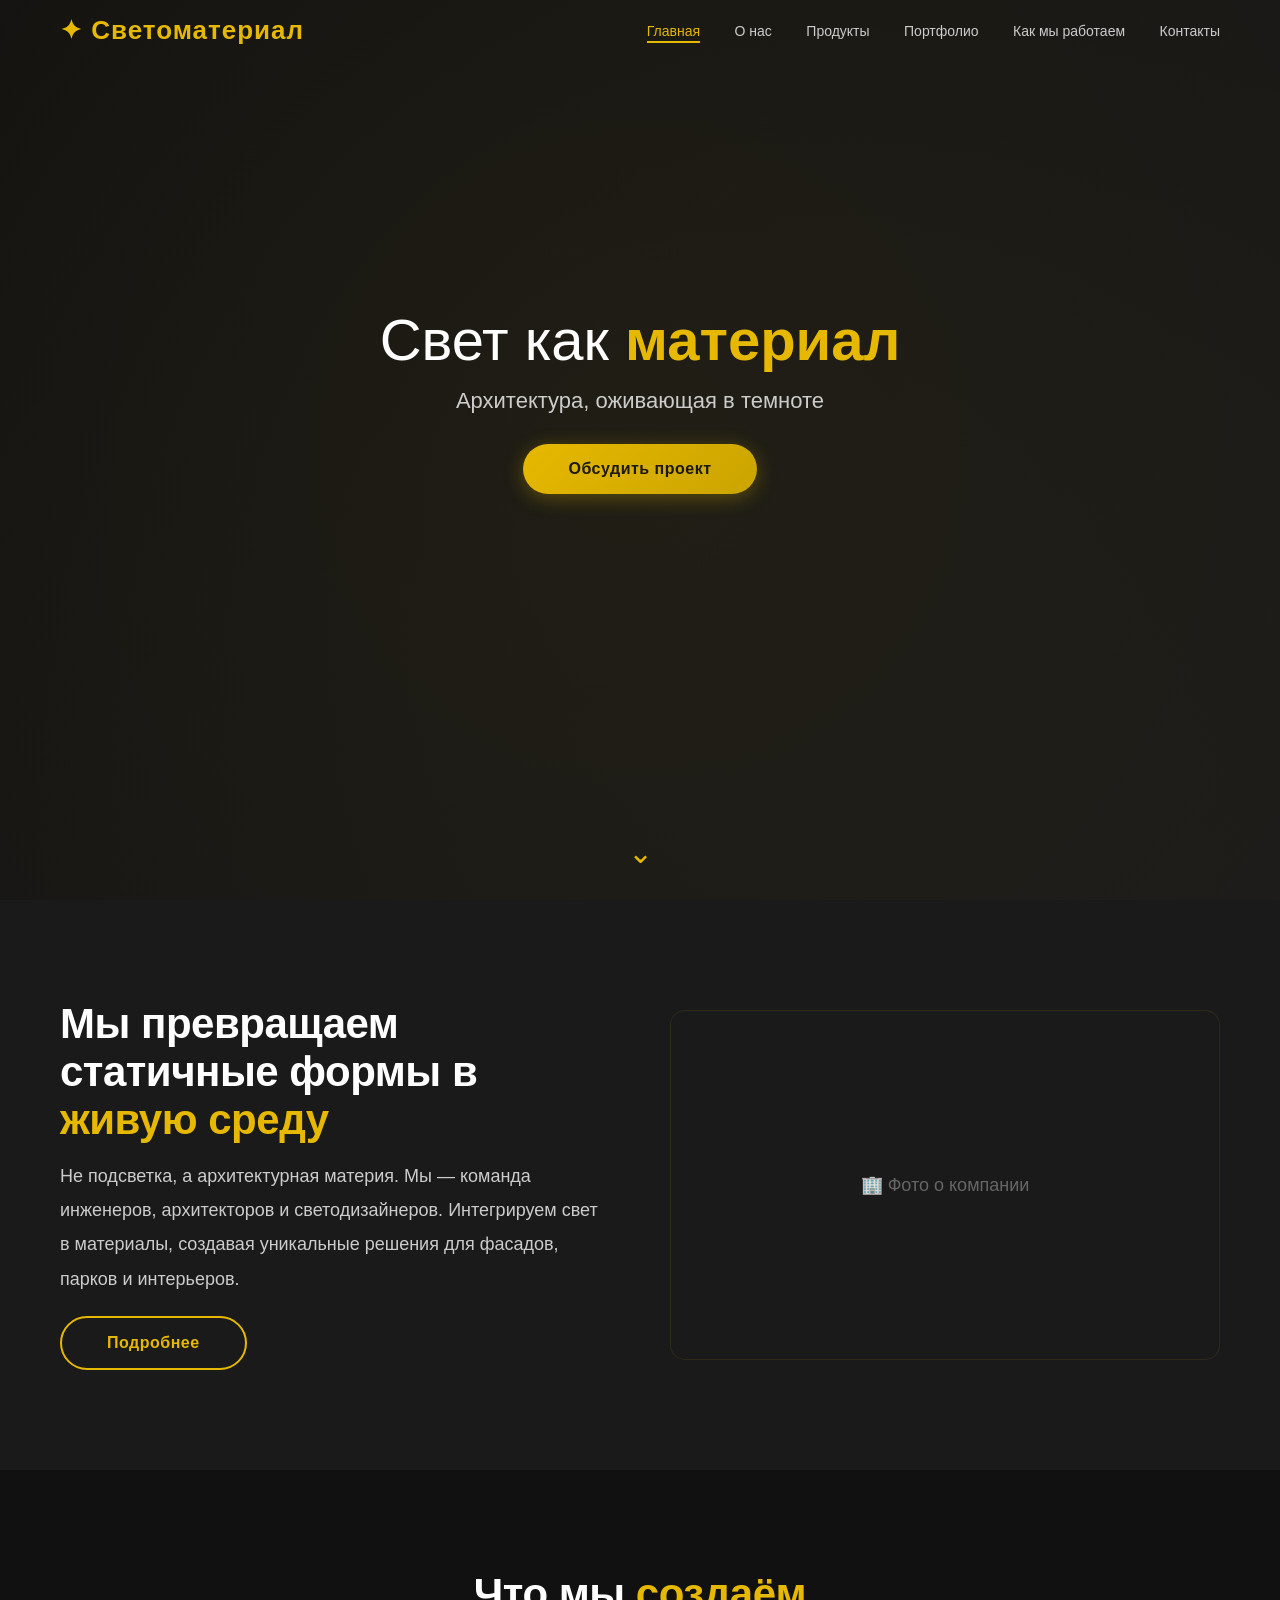
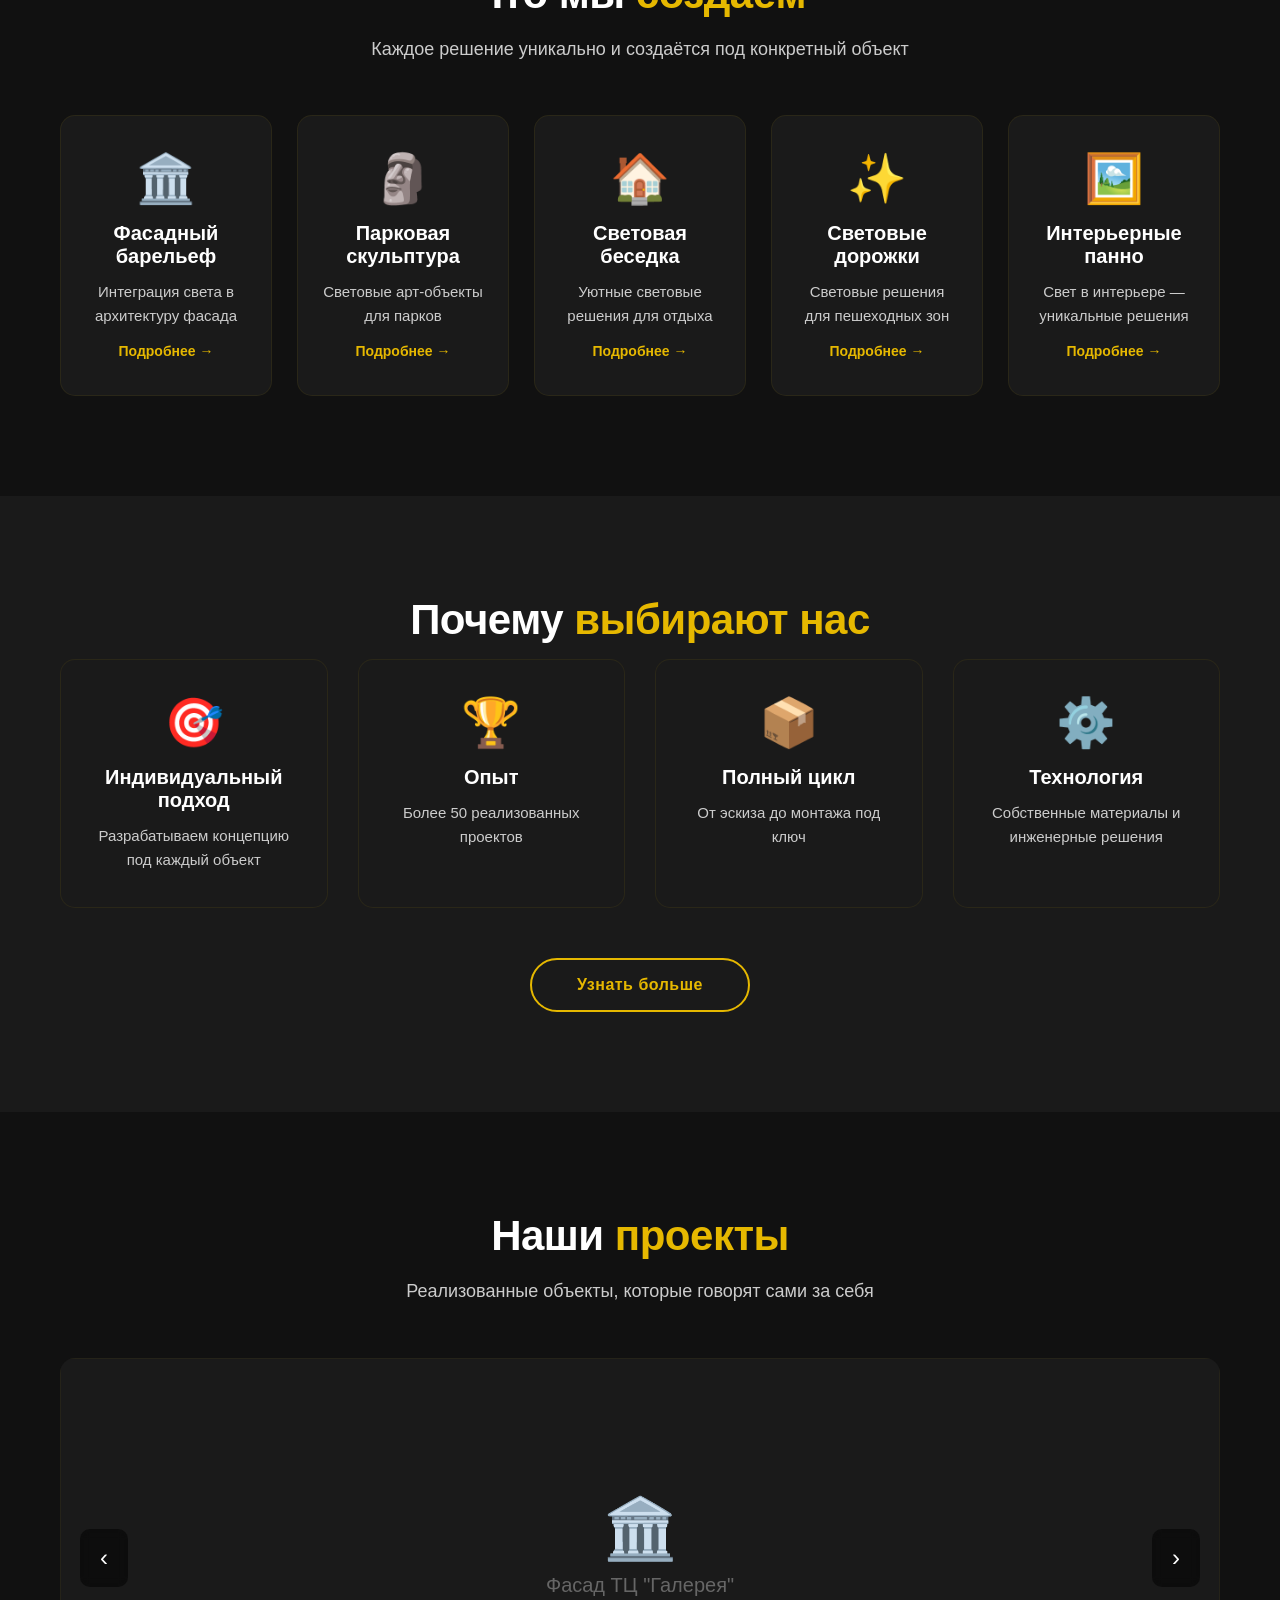
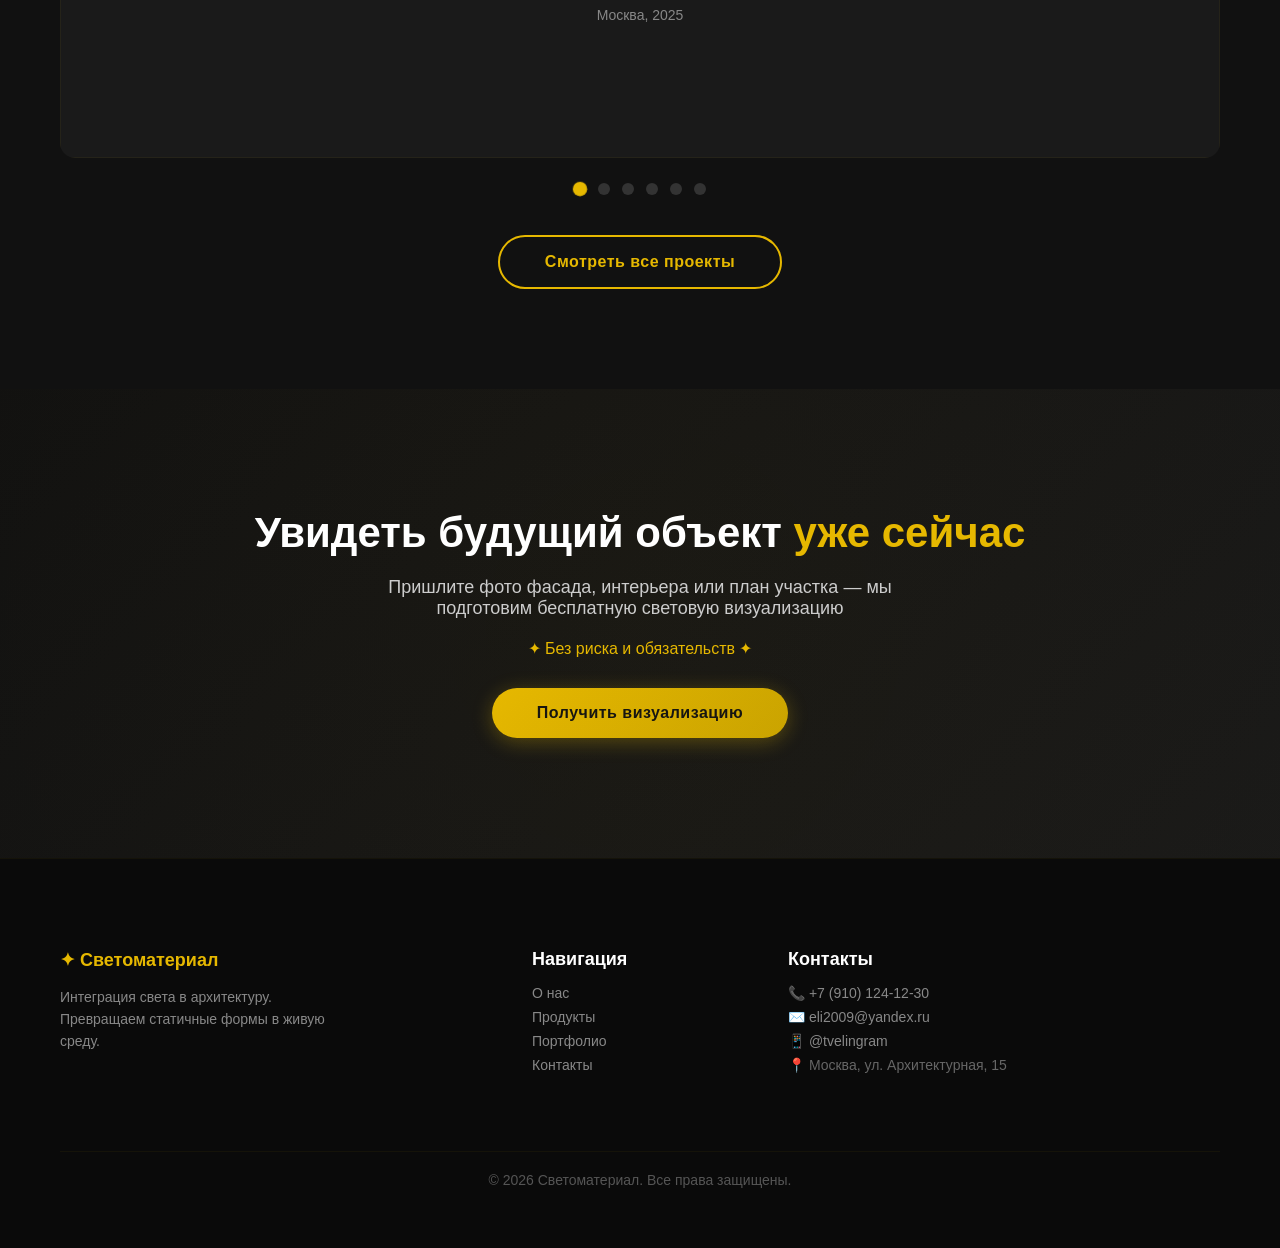
==== site/index.html @ 2d246d4f "Add files via upload" ====
<!DOCTYPE html>
<html lang="ru">
<head>
    <meta charset="UTF-8">
    <meta name="viewport" content="width=device-width, initial-scale=1.0">
    <title>Светоматериал | Архитектурный свет</title>
    <link rel="stylesheet" href="css/style.css">
    <style>
        /* Hero с градиентом и анимацией */
        .hero {
            min-height: 100vh;
            display: flex;
            align-items: center;
            justify-content: center;
            text-align: center;
            background: linear-gradient(135deg, #111111 0%, #1a1a1a 100%);
            position: relative;
            overflow: hidden;
            padding-top: 80px;
        }
        .hero::before {
            content: '';
            position: absolute;
            top: -50%;
            left: -50%;
            width: 200%;
            height: 200%;
            background: radial-gradient(circle at center, rgba(230,184,0,0.05), transparent 70%);
            animation: rotateBackground 40s linear infinite;
        }
        @keyframes rotateBackground {
            0% { transform: rotate(0deg); }
            100% { transform: rotate(360deg); }
        }
        .hero h1 {
            font-family: 'Montserrat', sans-serif;
            font-size: 58px;
            font-weight: 300;
            color: #FFFFFF;
            margin-bottom: 15px;
            position: relative;
            animation: slideDown 1s ease-out;
        }
        .hero h1 span {
            color: #E6B800;
            font-weight: 700;
        }
        @keyframes slideDown {
            from {
                opacity: 0;
                transform: translateY(-30px);
            }
            to {
                opacity: 1;
                transform: translateY(0);
            }
        }
        .hero p {
            font-size: 22px;
            color: #CCCCCC;
            margin-bottom: 30px;
            position: relative;
            animation: fadeIn 1.2s ease-out;
        }
        .hero .btn-gold {
            animation: fadeIn 1.5s ease-out;
        }
        @keyframes fadeIn {
            from { opacity: 0; }
            to { opacity: 1; }
        }

        /* Стрелка вниз */
        .scroll-down {
            position: absolute;
            bottom: 30px;
            left: 50%;
            transform: translateX(-50%);
            color: #E6B800;
            font-size: 30px;
            animation: bounce 2s infinite;
            cursor: pointer;
        }
        @keyframes bounce {
            0%, 100% { transform: translateX(-50%) translateY(0); }
            50% { transform: translateX(-50%) translateY(-10px); }
        }

        /* Карусель */
        .carousel-container {
            position: relative;
            overflow: hidden;
            border-radius: 15px;
        }
        .carousel-track {
            display: flex;
            transition: transform 0.6s cubic-bezier(0.25, 0.46, 0.45, 0.94);
        }
        .carousel-slide {
            min-width: 100%;
            height: 400px;
            display: flex;
            align-items: center;
            justify-content: center;
            background: #1a1a1a;
            border: 1px solid rgba(230,184,0,0.05);
            font-size: 20px;
            color: #666;
            flex-direction: column;
            gap: 10px;
        }
        .carousel-slide .icon {
            font-size: 60px;
        }
        .carousel-btn {
            position: absolute;
            top: 50%;
            transform: translateY(-50%);
            background: rgba(0,0,0,0.5);
            color: white;
            border: none;
            padding: 15px 20px;
            cursor: pointer;
            font-size: 24px;
            transition: 0.3s;
            border-radius: 10px;
            backdrop-filter: blur(5px);
        }
        .carousel-btn:hover {
            background: rgba(230,184,0,0.8);
        }
        .carousel-btn.prev {
            left: 20px;
        }
        .carousel-btn.next {
            right: 20px;
        }
        .carousel-dots {
            display: flex;
            justify-content: center;
            gap: 12px;
            margin-top: 25px;
        }
        .carousel-dots button {
            width: 12px;
            height: 12px;
            border-radius: 50%;
            border: none;
            background: #333;
            cursor: pointer;
            transition: 0.3s;
        }
        .carousel-dots button.active {
            background: #E6B800;
            transform: scale(1.2);
        }

        @media (max-width: 768px) {
            .hero h1 {
                font-size: 32px;
            }
            .hero p {
                font-size: 18px;
            }
            .carousel-slide {
                height: 250px;
            }
        }
    </style>
</head>
<body>

    <!-- HEADER -->
    <header id="header">
        <div class="container">
            <a href="index.html" class="logo">✦ Светоматериал</a>
            <nav>
                <a href="index.html" class="active">Главная</a>
                <a href="about.html">О нас</a>
                <a href="products/facade.html">Продукты</a>
                <a href="portfolio.html">Портфолио</a>
                <a href="process.html">Как мы работаем</a>
                <a href="contacts.html">Контакты</a>
            </nav>
        </div>
    </header>

    <!-- HERO -->
    <section class="hero" style="padding-top:0;">
        <div class="container">
            <h1>Свет как <span>материал</span></h1>
            <p>Архитектура, оживающая в темноте</p>
            <a href="contacts.html" class="btn-gold">Обсудить проект</a>
        </div>
        <div class="scroll-down">⌄</div>
    </section>

    <!-- ABOUT SHORT -->
    <section class="bg-dark-light">
        <div class="container">
            <div class="grid-2">
                <div>
                    <h2 class="section-title" style="text-align:left;">Мы превращаем статичные формы в <span>живую среду</span></h2>
                    <p style="margin-bottom:20px; font-size:18px; line-height:1.9;">Не подсветка, а архитектурная материя. Мы — команда инженеров, архитекторов и светодизайнеров. Интегрируем свет в материалы, создавая уникальные решения для фасадов, парков и интерьеров.</p>
                    <a href="about.html" class="btn-outline">Подробнее</a>
                </div>
                <div style="background:#1a1a1a; height:350px; border-radius:15px; display:flex; align-items:center; justify-content:center; color:#666; border:1px solid rgba(230,184,0,0.1); font-size:18px;">
                    🏢 Фото о компании
                </div>
            </div>
        </div>
    </section>

    <!-- PRODUCTS -->
    <section>
        <div class="container">
            <h2 class="section-title">Что мы <span>создаём</span></h2>
            <p class="section-subtitle">Каждое решение уникально и создаётся под конкретный объект</p>
            <div class="grid-5">
                <div class="card">
                    <div class="icon">🏛️</div>
                    <h3>Фасадный барельеф</h3>
                    <p>Интеграция света в архитектуру фасада</p>
                    <a href="products/facade.html" class="link">Подробнее →</a>
                </div>
                <div class="card">
                    <div class="icon">🗿</div>
                    <h3>Парковая скульптура</h3>
                    <p>Световые арт-объекты для парков</p>
                    <a href="products/sculpture.html" class="link">Подробнее →</a>
                </div>
                <div class="card">
                    <div class="icon">🏠</div>
                    <h3>Световая беседка</h3>
                    <p>Уютные световые решения для отдыха</p>
                    <a href="products/gazebo.html" class="link">Подробнее →</a>
                </div>
                <div class="card">
                    <div class="icon">✨</div>
                    <h3>Световые дорожки</h3>
                    <p>Световые решения для пешеходных зон</p>
                    <a href="products/paths.html" class="link">Подробнее →</a>
                </div>
                <div class="card">
                    <div class="icon">🖼️</div>
                    <h3>Интерьерные панно</h3>
                    <p>Свет в интерьере — уникальные решения</p>
                    <a href="products/panels.html" class="link">Подробнее →</a>
                </div>
            </div>
        </div>
    </section>

    <!-- ADVANTAGES -->
    <section class="bg-dark-light">
        <div class="container">
            <h2 class="section-title">Почему <span>выбирают нас</span></h2>
            <div class="grid-4">
                <div class="card">
                    <div class="icon">🎯</div>
                    <h3>Индивидуальный подход</h3>
                    <p>Разрабатываем концепцию под каждый объект</p>
                </div>
                <div class="card">
                    <div class="icon">🏆</div>
                    <h3>Опыт</h3>
                    <p>Более 50 реализованных проектов</p>
                </div>
                <div class="card">
                    <div class="icon">📦</div>
                    <h3>Полный цикл</h3>
                    <p>От эскиза до монтажа под ключ</p>
                </div>
                <div class="card">
                    <div class="icon">⚙️</div>
                    <h3>Технология</h3>
                    <p>Собственные материалы и инженерные решения</p>
                </div>
            </div>
            <div style="text-align:center; margin-top:50px;">
                <a href="about.html" class="btn-outline">Узнать больше</a>
            </div>
        </div>
    </section>

    <!-- PORTFOLIO CAROUSEL -->
    <section>
        <div class="container">
            <h2 class="section-title">Наши <span>проекты</span></h2>
            <p class="section-subtitle">Реализованные объекты, которые говорят сами за себя</p>

            <div class="carousel-container">
                <div class="carousel-track" id="carouselTrack">
                    <div class="carousel-slide">
                        <div class="icon">🏛️</div>
                        <div>Фасад ТЦ "Галерея"</div>
                        <div style="font-size:14px; color:#888;">Москва, 2025</div>
                    </div>
                    <div class="carousel-slide">
                        <div class="icon">🌳</div>
                        <div>Парк "Зарядье"</div>
                        <div style="font-size:14px; color:#888;">Москва, 2025</div>
                    </div>
                    <div class="carousel-slide">
                        <div class="icon">🏠</div>
                        <div>Беседка в ЖК "Легенда"</div>
                        <div style="font-size:14px; color:#888;">Санкт-Петербург, 2025</div>
                    </div>
                    <div class="carousel-slide">
                        <div class="icon">✨</div>
                        <div>Световые дорожки на набережной</div>
                        <div style="font-size:14px; color:#888;">Сочи, 2025</div>
                    </div>
                    <div class="carousel-slide">
                        <div class="icon">🖼️</div>
                        <div>Интерьер ресторана "Небо"</div>
                        <div style="font-size:14px; color:#888;">Казань, 2025</div>
                    </div>
                    <div class="carousel-slide">
                        <div class="icon">🗿</div>
                        <div>Парковая скульптура "Крылья"</div>
                        <div style="font-size:14px; color:#888;">Екатеринбург, 2025</div>
                    </div>
                </div>

                <button class="carousel-btn prev" onclick="moveSlide(-1)">‹</button>
                <button class="carousel-btn next" onclick="moveSlide(1)">›</button>
            </div>

            <div class="carousel-dots" id="carouselDots"></div>

            <div style="text-align:center; margin-top:40px;">
                <a href="portfolio.html" class="btn-outline">Смотреть все проекты</a>
            </div>
        </div>
    </section>

    <!-- CTA -->
    <section class="cta">
        <div class="container">
            <h2>Увидеть будущий объект <span>уже сейчас</span></h2>
            <p>Пришлите фото фасада, интерьера или план участка — мы подготовим бесплатную световую визуализацию</p>
            <span class="note">✦ Без риска и обязательств ✦</span>
            <a href="visualization.html" class="btn-gold">Получить визуализацию</a>
        </div>
    </section>
<!-- ФУТЕР (горизонтальный, без соцсетей) -->
<footer>
    <div class="container">
        <div class="footer-grid">
            <div>
                <h4 style="color:#E6B800;">✦ Светоматериал</h4>
                <p>Интеграция света в архитектуру.<br>Превращаем статичные формы в живую среду.</p>
            </div>
            <div>
                <h4>Навигация</h4>
                <a href="about.html">О нас</a>
                <a href="products/facade.html">Продукты</a>
                <a href="portfolio.html">Портфолио</a>
                <a href="contacts.html">Контакты</a>
            </div>
            <div>
                <h4>Контакты</h4>
                <a href="tel:+79101241230">📞 +7 (910) 124-12-30</a>
                <a href="mailto:eli2009@yandex.ru">✉️ eli2009@yandex.ru</a>
                <a href="https://t.me/tvelingram" target="_blank">📱 @tvelingram</a>
                <span class="address">📍 Москва, ул. Архитектурная, 15</span>
            </div>
        </div>
        <div class="footer-bottom">© 2026 Светоматериал. Все права защищены.</div>
    </div>
</footer>

    <script>
        // === HEADER SCROLL EFFECT ===
        window.addEventListener('scroll', function() {
            const header = document.getElementById('header');
            if (window.scrollY > 50) {
                header.classList.add('scrolled');
            } else {
                header.classList.remove('scrolled');
            }
        });

        // === CAROUSEL ===
        let currentSlide = 0;
        const track = document.getElementById('carouselTrack');
        const slides = track.children;
        const totalSlides = slides.length;
        const dotsContainer = document.getElementById('carouselDots');

        // Создаём точки
        for (let i = 0; i < totalSlides; i++) {
            const dot = document.createElement('button');
            if (i === 0) dot.classList.add('active');
            dot.addEventListener('click', () => goToSlide(i));
            dotsContainer.appendChild(dot);
        }

        function updateCarousel() {
            const width = slides[0].clientWidth;
            track.style.transform = `translateX(-${currentSlide * width}px)`;

            // Обновляем точки
            const dots = dotsContainer.querySelectorAll('button');
            dots.forEach((dot, i) => {
                dot.classList.toggle('active', i === currentSlide);
            });
        }

        function goToSlide(index) {
            if (index < 0) index = totalSlides - 1;
            if (index >= totalSlides) index = 0;
            currentSlide = index;
            updateCarousel();
        }

        function moveSlide(direction) {
            goToSlide(currentSlide + direction);
        }

        // Автопрокрутка
        let autoSlide = setInterval(() => moveSlide(1), 4000);

        // Останавливаем автопрокрутку при наведении
        const carouselContainer = document.querySelector('.carousel-container');
        carouselContainer.addEventListener('mouseenter', () => clearInterval(autoSlide));
        carouselContainer.addEventListener('mouseleave', () => {
            autoSlide = setInterval(() => moveSlide(1), 4000);
        });

        // Пересчёт при ресайзе
        window.addEventListener('resize', updateCarousel);

        // === АНИМАЦИЯ ПОЯВЛЕНИЯ ПРИ СКРОЛЛЕ ===
        const sections = document.querySelectorAll('section');
        const observer = new IntersectionObserver((entries) => {
            entries.forEach(entry => {
                if (entry.isIntersecting) {
                    entry.target.style.opacity = '1';
                    entry.target.style.transform = 'translateY(0)';
                }
            });
        }, {
            threshold: 0.1
        });

        sections.forEach(section => {
            section.style.opacity = '0';
            section.style.transform = 'translateY(40px)';
            observer.observe(section);
        });
    </script>

</body>
</html>
---- site/css/style.css ----
* {
    margin: 0;
    padding: 0;
    box-sizing: border-box;
}

html {
    scroll-behavior: smooth;
}

body {
    font-family: 'Open Sans', sans-serif;
    background: #111111;
    color: #CCCCCC;
    overflow-x: hidden;
}

@import url('https://fonts.googleapis.com/css2?family=Montserrat:wght@300;600;700&family=Open+Sans:wght@300;400;600&display=swap');

.container {
    max-width: 1200px;
    margin: 0 auto;
    padding: 0 20px;
}

/* HEADER */
header {
    position: fixed;
    top: 0;
    width: 100%;
    z-index: 1000;
    padding: 15px 0;
    transition: 0.4s ease;
    background: transparent;
}
header.scrolled {
    background: rgba(17,17,17,0.95);
    backdrop-filter: blur(15px);
    border-bottom: 1px solid rgba(230,184,0,0.1);
}
header .container {
    display: flex;
    justify-content: space-between;
    align-items: center;
}
.logo {
    font-family: 'Montserrat', sans-serif;
    font-size: 26px;
    font-weight: 700;
    color: #E6B800;
    text-decoration: none;
    letter-spacing: 1px;
    transition: 0.3s;
}
.logo:hover {
    transform: scale(1.05);
}
nav a {
    color: #CCCCCC;
    text-decoration: none;
    margin-left: 30px;
    transition: 0.3s;
    font-size: 14px;
    font-weight: 400;
    position: relative;
}
nav a::after {
    content: '';
    position: absolute;
    bottom: -4px;
    left: 0;
    width: 0;
    height: 2px;
    background: #E6B800;
    transition: 0.3s;
}
nav a:hover::after,
nav a.active::after {
    width: 100%;
}
nav a:hover,
nav a.active {
    color: #E6B800;
}

/* BUTTONS */
.btn-gold {
    display: inline-block;
    background: linear-gradient(135deg, #E6B800, #c9a300);
    color: #111111;
    font-weight: 700;
    padding: 16px 45px;
    border-radius: 50px;
    text-decoration: none;
    transition: 0.4s ease;
    border: none;
    cursor: pointer;
    font-size: 16px;
    box-shadow: 0 4px 20px rgba(230,184,0,0.3);
    letter-spacing: 0.5px;
}
.btn-gold:hover {
    transform: translateY(-3px) scale(1.02);
    box-shadow: 0 8px 30px rgba(230,184,0,0.5);
}
.btn-outline {
    display: inline-block;
    border: 2px solid #E6B800;
    color: #E6B800;
    font-weight: 600;
    padding: 16px 45px;
    border-radius: 50px;
    text-decoration: none;
    transition: 0.4s ease;
    background: transparent;
    cursor: pointer;
    font-size: 16px;
    letter-spacing: 0.5px;
}
.btn-outline:hover {
    background: #E6B800;
    color: #111111;
    transform: translateY(-3px);
    box-shadow: 0 8px 30px rgba(230,184,0,0.3);
}
.btn-gold:active,
.btn-outline:active {
    transform: scale(0.95);
}

/* SECTIONS */
section {
    padding: 100px 0;
    opacity: 0;
    transform: translateY(40px);
    animation: fadeInUp 0.8s forwards;
}
section.visible {
    opacity: 1;
    transform: translateY(0);
}

@keyframes fadeInUp {
    to {
        opacity: 1;
        transform: translateY(0);
    }
}

.section-title {
    font-family: 'Montserrat', sans-serif;
    font-size: 42px;
    font-weight: 700;
    color: #FFFFFF;
    text-align: center;
    margin-bottom: 15px;
    letter-spacing: -0.5px;
}
.section-title span {
    color: #E6B800;
}
.section-subtitle {
    text-align: center;
    color: #CCCCCC;
    font-size: 18px;
    max-width: 650px;
    margin: 0 auto 50px;
    line-height: 1.8;
}
.bg-dark-light {
    background: #1a1a1a;
}

/* GRID */
.grid-2 {
    display: grid;
    grid-template-columns: 1fr 1fr;
    gap: 60px;
    align-items: center;
}
.grid-4 {
    display: grid;
    grid-template-columns: repeat(4, 1fr);
    gap: 30px;
}
.grid-5 {
    display: grid;
    grid-template-columns: repeat(5, 1fr);
    gap: 25px;
}

/* CARDS */
.card {
    background: #1a1a1a;
    padding: 35px 25px;
    border-radius: 15px;
    text-align: center;
    border: 1px solid rgba(230,184,0,0.08);
    transition: 0.4s ease;
    position: relative;
    overflow: hidden;
}
.card::before {
    content: '';
    position: absolute;
    top: 0;
    left: 0;
    right: 0;
    bottom: 0;
    background: linear-gradient(135deg, rgba(230,184,0,0.05), transparent);
    opacity: 0;
    transition: 0.4s;
}
.card:hover::before {
    opacity: 1;
}
.card:hover {
    border-color: rgba(230,184,0,0.3);
    transform: translateY(-8px);
    box-shadow: 0 10px 40px rgba(0,0,0,0.3);
}
.card .icon {
    font-size: 48px;
    margin-bottom: 15px;
    display: inline-block;
    transition: 0.3s;
}
.card:hover .icon {
    transform: scale(1.1) rotate(-5deg);
}
.card h3 {
    font-family: 'Montserrat', sans-serif;
    color: #FFFFFF;
    font-size: 20px;
    margin-bottom: 12px;
}
.card p {
    font-size: 15px;
    color: #CCCCCC;
    line-height: 1.6;
}
.card .link {
    color: #E6B800;
    text-decoration: none;
    font-weight: 600;
    font-size: 14px;
    margin-top: 15px;
    display: inline-block;
    transition: 0.3s;
    border-bottom: 1px solid transparent;
}
.card .link:hover {
    border-bottom-color: #E6B800;
    transform: translateX(5px);
}

/* PORTFOLIO / CAROUSEL */
.portfolio-grid {
    display: grid;
    grid-template-columns: repeat(4, 1fr);
    gap: 25px;
}
.portfolio-item {
    height: 280px;
    background: #1a1a1a;
    border-radius: 15px;
    display: flex;
    flex-direction: column;
    align-items: center;
    justify-content: center;
    color: #666;
    border: 1px solid rgba(230,184,0,0.08);
    transition: 0.4s ease;
    overflow: hidden;
    position: relative;
    cursor: pointer;
}
.portfolio-item:hover {
    border-color: #E6B800;
    transform: scale(1.03);
    box-shadow: 0 10px 40px rgba(0,0,0,0.3);
}
.portfolio-item img {
    width: 100%;
    height: 100%;
    object-fit: cover;
}
.portfolio-item .overlay {
    position: absolute;
    bottom: 0;
    left: 0;
    right: 0;
    padding: 25px;
    background: linear-gradient(transparent, rgba(0,0,0,0.9));
    color: white;
    transform: translateY(100%);
    transition: 0.4s ease;
}
.portfolio-item:hover .overlay {
    transform: translateY(0);
}
.portfolio-item .overlay h3 {
    font-family: 'Montserrat', sans-serif;
    font-size: 18px;
    margin-bottom: 5px;
}
.portfolio-item .overlay p {
    font-size: 14px;
    color: #CCCCCC;
}

/* CTA */
.cta {
    background: linear-gradient(135deg, rgba(17,17,17,0.95), rgba(26,26,26,0.95));
    text-align: center;
    padding: 120px 0;
    position: relative;
    overflow: hidden;
}
.cta::before {
    content: '';
    position: absolute;
    top: -50%;
    left: -50%;
    width: 200%;
    height: 200%;
    background: radial-gradient(circle, rgba(230,184,0,0.03), transparent 70%);
    animation: rotateBackground 30s linear infinite;
}
@keyframes rotateBackground {
    0% { transform: rotate(0deg); }
    100% { transform: rotate(360deg); }
}
.cta h2 {
    color: #FFFFFF;
    font-family: 'Montserrat', sans-serif;
    font-size: 42px;
    position: relative;
}
.cta h2 span {
    color: #E6B800;
}
.cta p {
    color: #CCCCCC;
    font-size: 18px;
    max-width: 600px;
    margin: 20px auto;
    position: relative;
}
.cta .note {
    color: #E6B800;
    font-size: 16px;
    margin-bottom: 30px;
    display: block;
    position: relative;
}

/* FORMS */
.form-group {
    margin-bottom: 25px;
}
.form-group label {
    display: block;
    color: #FFFFFF;
    margin-bottom: 8px;
    font-weight: 600;
    font-size: 14px;
}
.form-group input,
.form-group textarea,
.form-group select {
    width: 100%;
    padding: 14px 18px;
    background: #1a1a1a;
    border: 2px solid rgba(230,184,0,0.1);
    border-radius: 12px;
    color: #FFFFFF;
    font-size: 16px;
    transition: 0.3s ease;
    font-family: 'Open Sans', sans-serif;
}
.form-group input:focus,
.form-group textarea:focus {
    outline: none;
    border-color: #E6B800;
    box-shadow: 0 0 20px rgba(230,184,0,0.1);
}
.form-group textarea {
    resize: vertical;
    min-height: 120px;
}

/* FOOTER */
footer {
    background: #0a0a0a;
    border-top: 1px solid rgba(230,184,0,0.05);
    padding: 60px 0;
}
footer .grid-4 {
    grid-template-columns: repeat(4, 1fr);
    gap: 40px;
}
footer h4 {
    color: #FFFFFF;
    font-family: 'Montserrat', sans-serif;
    font-size: 18px;
    margin-bottom: 18px;
}
footer a {
    color: #888;
    text-decoration: none;
    font-size: 14px;
    display: block;
    margin-bottom: 10px;
    transition: 0.3s;
}
footer a:hover {
    color: #E6B800;
    transform: translateX(5px);
}
.footer-bottom {
    text-align: center;
    margin-top: 50px;
    padding-top: 25px;
    border-top: 1px solid rgba(230,184,0,0.05);
    font-size: 14px;
    color: #555;
}

/* TRUST BADGES */
.trust-badge {
    display: flex;
    justify-content: center;
    gap: 40px;
    margin-top: 30px;
    flex-wrap: wrap;
}
.trust-badge span {
    display: flex;
    align-items: center;
    gap: 10px;
    color: #CCCCCC;
    font-size: 15px;
}
.trust-badge .icon {
    font-size: 22px;
}

/* RESPONSIVE */
@media (max-width: 992px) {
    .grid-2, .grid-4, .grid-5, .portfolio-grid, footer .grid-4 {
        grid-template-columns: 1fr 1fr;
    }
    .portfolio-grid {
        grid-template-columns: 1fr 1fr;
    }
}
@media (max-width: 768px) {
    .grid-2, .grid-4, .grid-5, .portfolio-grid, footer .grid-4 {
        grid-template-columns: 1fr;
    }
    .hero h1 {
        font-size: 32px;
    }
    nav a {
        margin-left: 15px;
        font-size: 12px;
    }
    .section-title {
        font-size: 30px;
    }
    .portfolio-item {
        height: 200px;
    }
    .cta h2 {
        font-size: 30px;
    }
    header .container {
        flex-wrap: wrap;
        gap: 10px;
    }
    .trust-badge {
        gap: 15px;
    }
}
@media (max-width: 480px) {
    nav a {
        margin: 0 8px;
        font-size: 11px;
    }
    .btn-gold, .btn-outline {
        padding: 12px 25px;
        font-size: 14px;
    }
    .hero h1 {
        font-size: 24px;
    }
}
/* ФУТЕР (горизонтальный, ровный) */
footer .footer-grid {
    display: grid;
    grid-template-columns: 2fr 1fr 2fr;
    gap: 40px;
    padding: 30px 0 20px;
}
footer .footer-grid h4 {
    color: #FFFFFF;
    font-family: 'Montserrat', sans-serif;
    font-size: 18px;
    margin-bottom: 15px;
}
footer .footer-grid p {
    color: #888;
    font-size: 14px;
    line-height: 1.6;
    max-width: 280px;
}
footer .footer-grid a {
    color: #888;
    text-decoration: none;
    font-size: 14px;
    display: block;
    margin-bottom: 8px;
    transition: 0.3s;
}
footer .footer-grid a:hover {
    color: #E6B800;
    transform: translateX(5px);
}
footer .footer-grid .address {
    color: #666;
    font-size: 14px;
    display: block;
    margin-top: 8px;
}
.footer-bottom {
    text-align: center;
    padding-top: 20px;
    border-top: 1px solid rgba(230,184,0,0.05);
    font-size: 14px;
    color: #555;
}

@media (max-width: 768px) {
    footer .footer-grid {
        grid-template-columns: 1fr;
        gap: 30px;
        text-align: center;
    }
    footer .footer-grid p {
        max-width: 100%;
        margin: 0 auto;
    }
    footer .footer-grid a {
        display: inline-block;
        margin: 0 5px 8px;
    }
    footer .footer-grid .address {
        margin-top: 8px;
    }
}
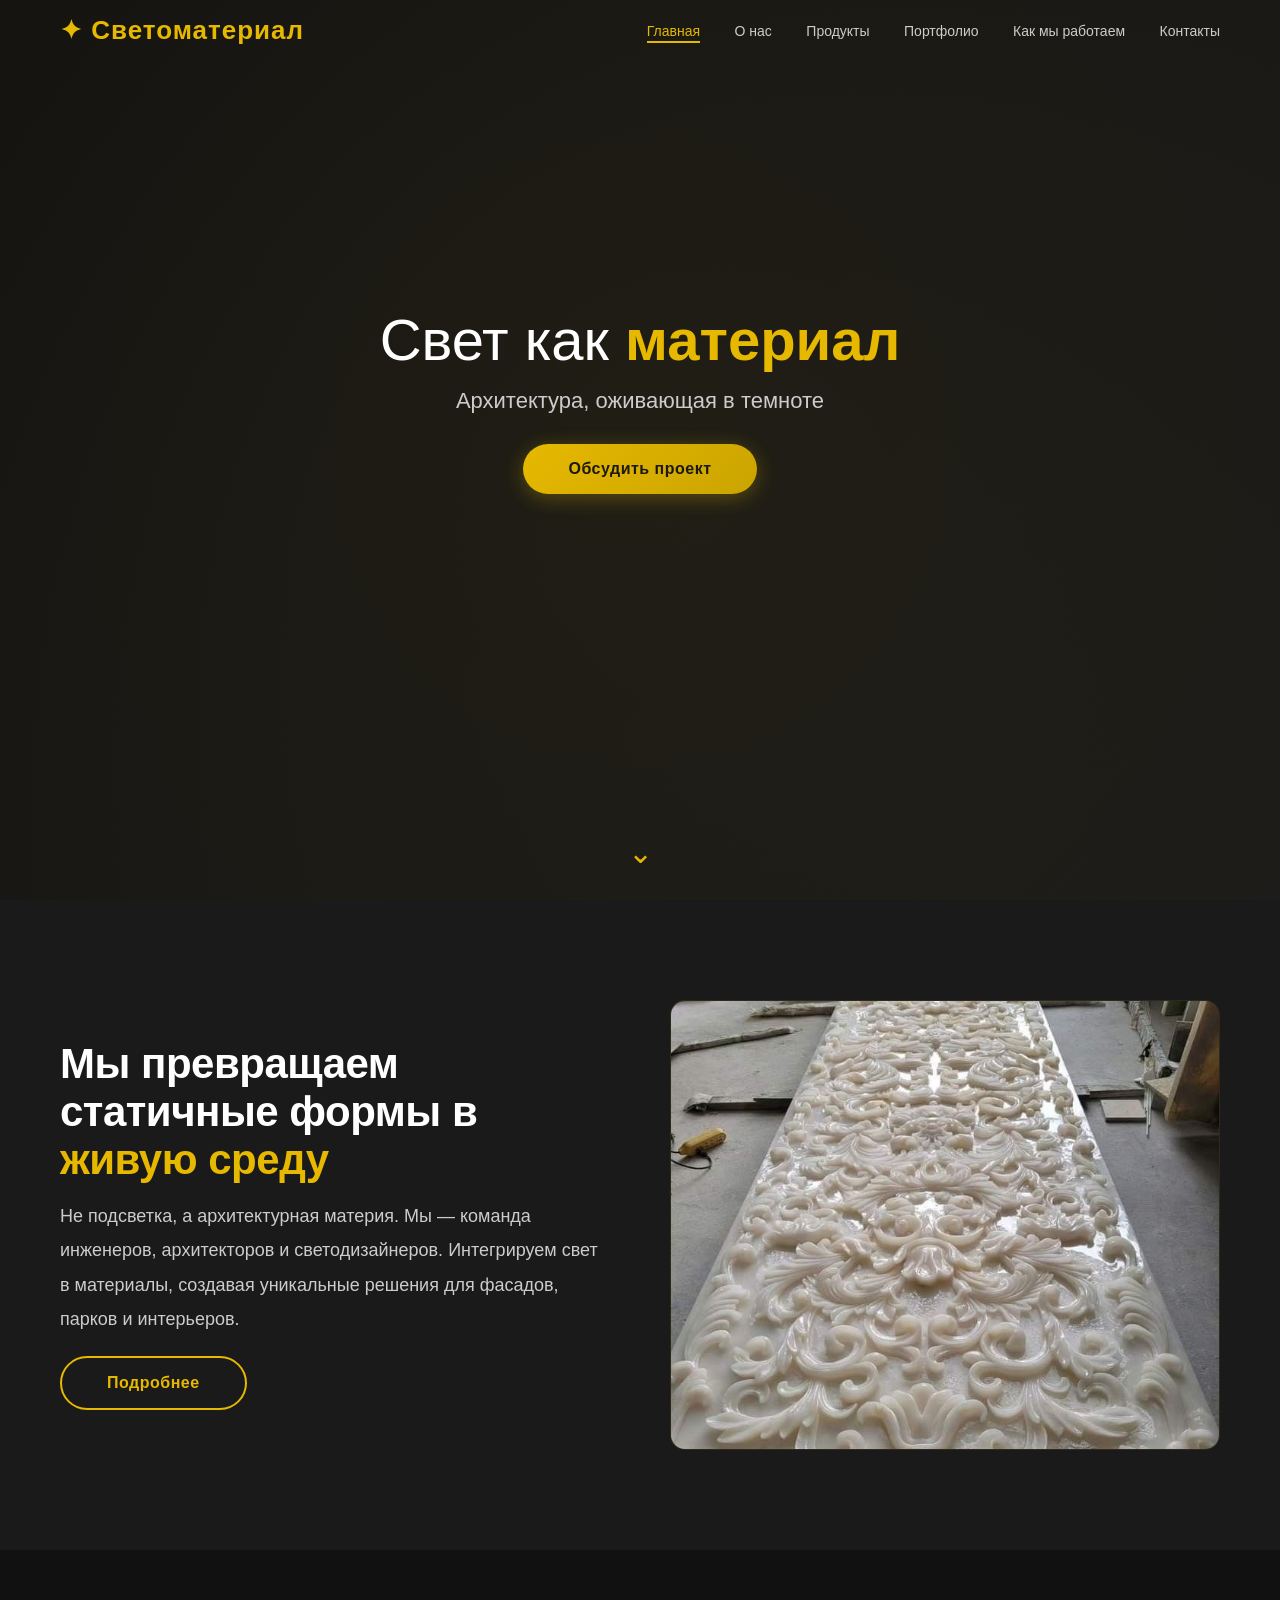
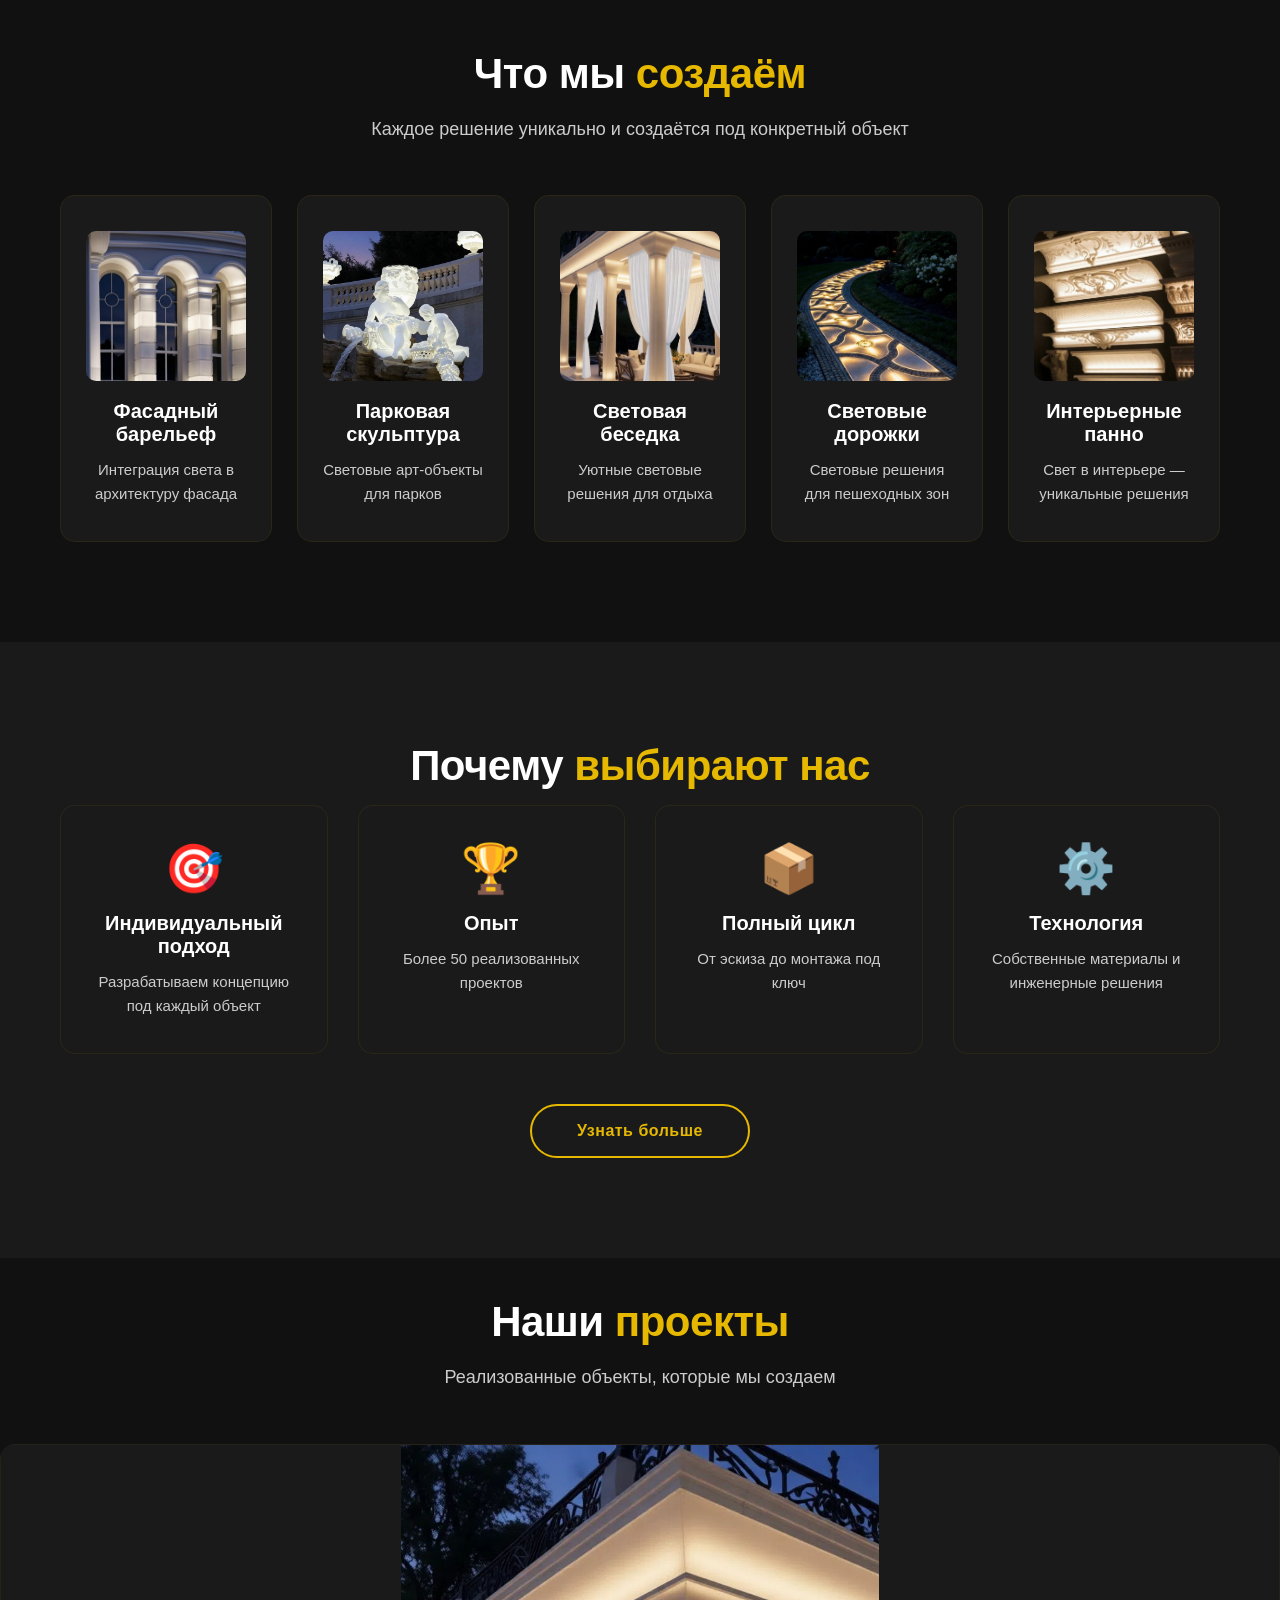
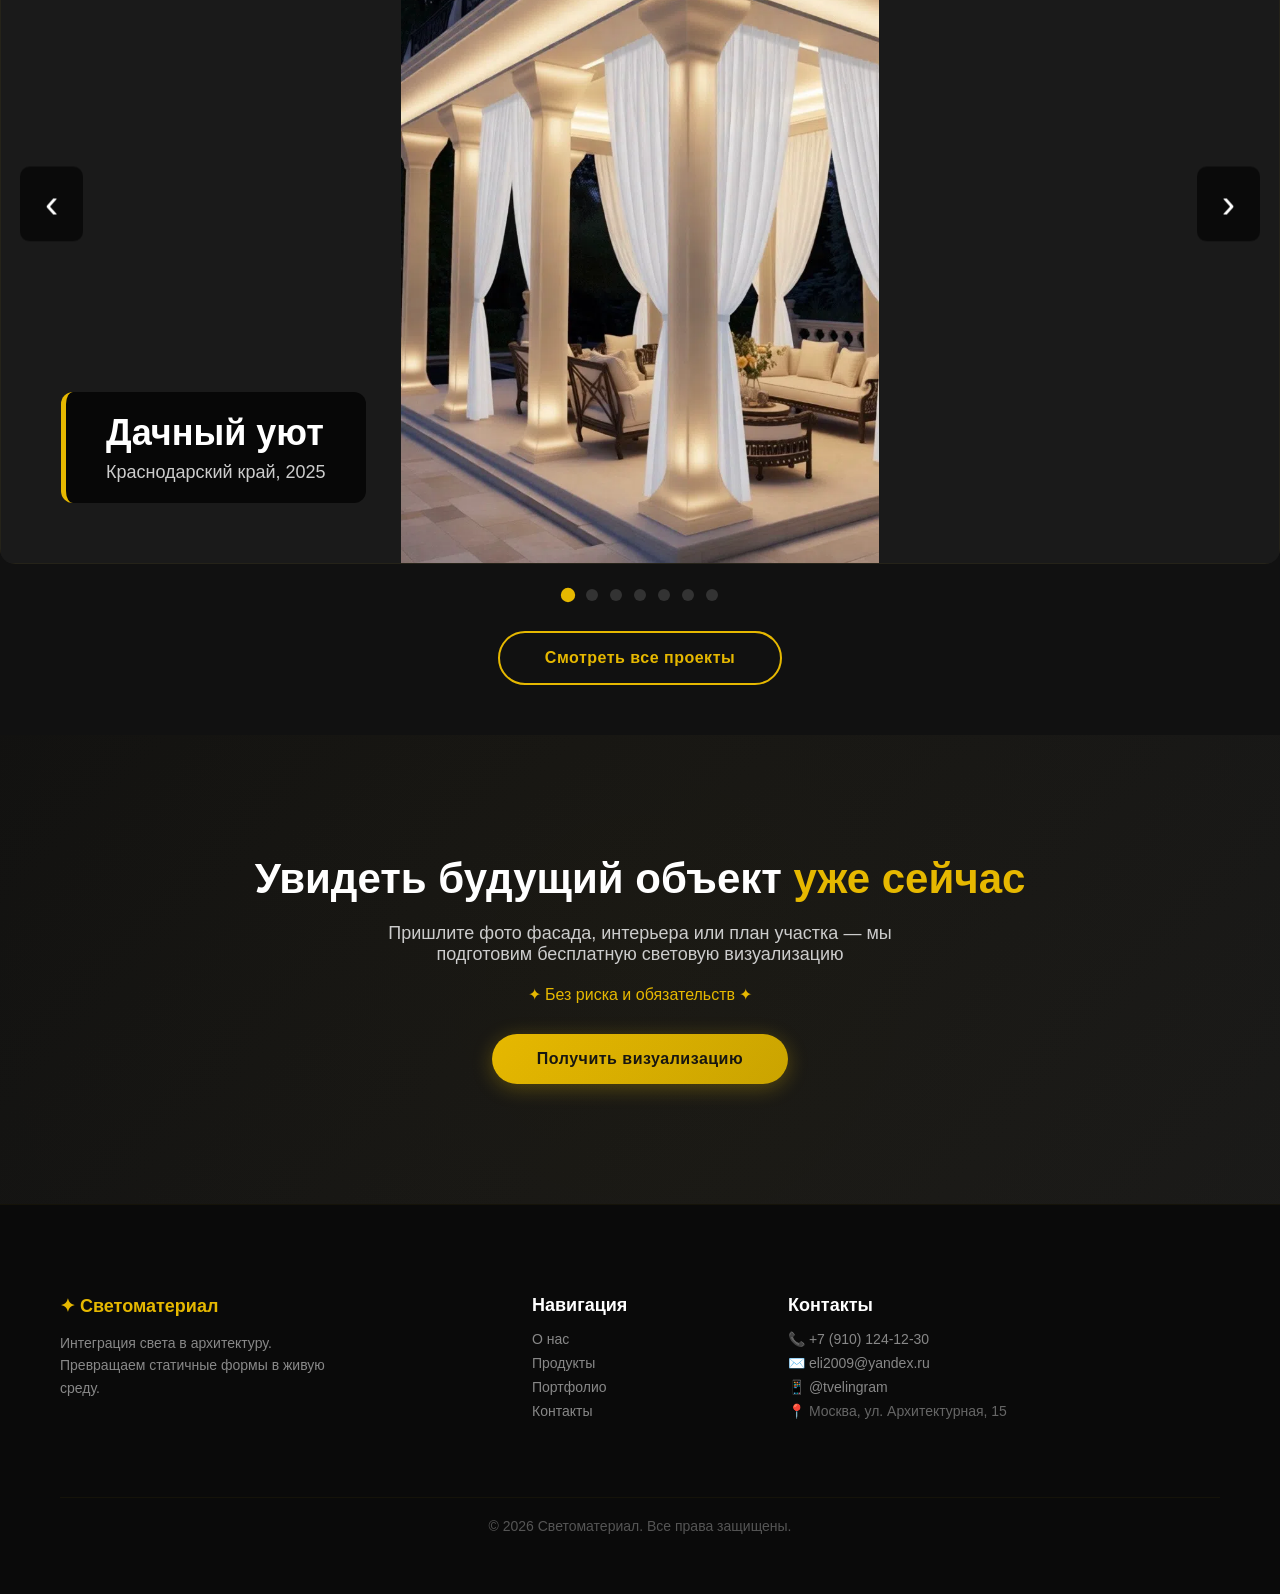
==== commit 48785775: "Add files via upload" ====
--- a/site/index.html
+++ b/site/index.html
@@ -204,52 +204,81 @@
                     <p style="margin-bottom:20px; font-size:18px; line-height:1.9;">Не подсветка, а архитектурная материя. Мы — команда инженеров, архитекторов и светодизайнеров. Интегрируем свет в материалы, создавая уникальные решения для фасадов, парков и интерьеров.</p>
                     <a href="about.html" class="btn-outline">Подробнее</a>
                 </div>
-                <div style="background:#1a1a1a; height:350px; border-radius:15px; display:flex; align-items:center; justify-content:center; color:#666; border:1px solid rgba(230,184,0,0.1); font-size:18px;">
-                    🏢 Фото о компании
-                </div>
+<!-- === БЛОК "ФОТО О КОМПАНИИ" === -->
+<!-- ===== ФОТО КОМАНДЫ (УВЕЛИЧЕННОЕ) ===== -->
+<div style="height:450px; border-radius:15px; overflow:hidden; border:1px solid rgba(230,184,0,0.1); background:#1a1a1a; display:flex; align-items:center; justify-content:center; transition:0.4s ease; cursor:pointer;">
+    <img src="images/onas.jpeg" alt="Команда Светоматериал" style="width:100%; height:100%; object-fit:cover; transition:0.5s ease;">
+</div>
+<!-- ===== КОНЕЦ БЛОКА ===== -->
+
+<!-- Стили для анимации (добавь в конец файла style.css) -->
+<style>
+    .about-image-wrapper {
+        transition: 0.4s ease;
+    }
+    .about-image-wrapper:hover {
+        border-color: #E6B800 !important;
+        transform: scale(1.02);
+        box-shadow: 0 12px 40px rgba(230,184,0,0.3);
+    }
+    .about-image-wrapper:hover img {
+        transform: scale(1.08);
+    }
+</style>
             </div>
         </div>
     </section>
 
     <!-- PRODUCTS -->
-    <section>
-        <div class="container">
-            <h2 class="section-title">Что мы <span>создаём</span></h2>
-            <p class="section-subtitle">Каждое решение уникально и создаётся под конкретный объект</p>
-            <div class="grid-5">
-                <div class="card">
-                    <div class="icon">🏛️</div>
-                    <h3>Фасадный барельеф</h3>
-                    <p>Интеграция света в архитектуру фасада</p>
-                    <a href="products/facade.html" class="link">Подробнее →</a>
-                </div>
-                <div class="card">
-                    <div class="icon">🗿</div>
-                    <h3>Парковая скульптура</h3>
-                    <p>Световые арт-объекты для парков</p>
-                    <a href="products/sculpture.html" class="link">Подробнее →</a>
-                </div>
-                <div class="card">
-                    <div class="icon">🏠</div>
-                    <h3>Световая беседка</h3>
-                    <p>Уютные световые решения для отдыха</p>
-                    <a href="products/gazebo.html" class="link">Подробнее →</a>
-                </div>
-                <div class="card">
-                    <div class="icon">✨</div>
-                    <h3>Световые дорожки</h3>
-                    <p>Световые решения для пешеходных зон</p>
-                    <a href="products/paths.html" class="link">Подробнее →</a>
-                </div>
-                <div class="card">
-                    <div class="icon">🖼️</div>
-                    <h3>Интерьерные панно</h3>
-                    <p>Свет в интерьере — уникальные решения</p>
-                    <a href="products/panels.html" class="link">Подробнее →</a>
-                </div>
-            </div>
-        </div>
-    </section>
+<section>
+    <div class="container">
+        <h2 class="section-title">Что мы <span>создаём</span></h2>
+        <p class="section-subtitle">Каждое решение уникально и создаётся под конкретный объект</p>
+        <div class="grid-5">
+            
+            <!-- 1. Фасадный барельеф -->
+            <div class="card">
+                <img src="images/fasad.jpg" alt="Фасадный барельеф" style="width:100%; height:150px; object-fit:cover; border-radius:10px; margin-bottom:15px;">
+                <h3>Фасадный барельеф</h3>
+                <p>Интеграция света в архитектуру фасада</p>
+               
+            </div>
+
+            <!-- 2. Парковая скульптура -->
+            <div class="card">
+                <img src="images/park.jpeg" alt="Парковая скульптура" style="width:100%; height:150px; object-fit:cover; border-radius:10px; margin-bottom:15px;">
+                <h3>Парковая скульптура</h3>
+                <p>Световые арт-объекты для парков</p>
+              
+            </div>
+
+            <!-- 3. Световая беседка -->
+            <div class="card">
+                <img src="images/besedka.PNG" alt="Световая беседка" style="width:100%; height:150px; object-fit:cover; border-radius:10px; margin-bottom:15px;">
+                <h3>Световая беседка</h3>
+                <p>Уютные световые решения для отдыха</p>
+                
+            </div>
+
+            <!-- 4. Световые дорожки -->
+            <div class="card">
+                <img src="images/dorozhka.jpg" alt="Световые дорожки" style="width:100%; height:150px; object-fit:cover; border-radius:10px; margin-bottom:15px;">
+                <h3>Световые дорожки</h3>
+                <p>Световые решения для пешеходных зон</p>
+                
+            </div>
+
+            <!-- 5. Интерьерные панно -->
+            <div class="card">
+                <img src="images/panno.jpeg" alt="Интерьерные панно" style="width:100%; height:150px; object-fit:cover; border-radius:10px; margin-bottom:15px;">
+                <h3>Интерьерные панно</h3>
+                <p>Свет в интерьере — уникальные решения</p>
+                
+            </div>
+
+        </div>
+    </div>
+</section>
 
     <!-- ADVANTAGES -->
     <section class="bg-dark-light">
@@ -283,57 +312,92 @@
         </div>
     </section>
 
-    <!-- PORTFOLIO CAROUSEL -->
-    <section>
-        <div class="container">
-            <h2 class="section-title">Наши <span>проекты</span></h2>
-            <p class="section-subtitle">Реализованные объекты, которые говорят сами за себя</p>
-
-            <div class="carousel-container">
-                <div class="carousel-track" id="carouselTrack">
-                    <div class="carousel-slide">
-                        <div class="icon">🏛️</div>
-                        <div>Фасад ТЦ "Галерея"</div>
-                        <div style="font-size:14px; color:#888;">Москва, 2025</div>
-                    </div>
-                    <div class="carousel-slide">
-                        <div class="icon">🌳</div>
-                        <div>Парк "Зарядье"</div>
-                        <div style="font-size:14px; color:#888;">Москва, 2025</div>
-                    </div>
-                    <div class="carousel-slide">
-                        <div class="icon">🏠</div>
-                        <div>Беседка в ЖК "Легенда"</div>
-                        <div style="font-size:14px; color:#888;">Санкт-Петербург, 2025</div>
-                    </div>
-                    <div class="carousel-slide">
-                        <div class="icon">✨</div>
-                        <div>Световые дорожки на набережной</div>
-                        <div style="font-size:14px; color:#888;">Сочи, 2025</div>
-                    </div>
-                    <div class="carousel-slide">
-                        <div class="icon">🖼️</div>
-                        <div>Интерьер ресторана "Небо"</div>
-                        <div style="font-size:14px; color:#888;">Казань, 2025</div>
-                    </div>
-                    <div class="carousel-slide">
-                        <div class="icon">🗿</div>
-                        <div>Парковая скульптура "Крылья"</div>
-                        <div style="font-size:14px; color:#888;">Екатеринбург, 2025</div>
-                    </div>
-                </div>
-
-                <button class="carousel-btn prev" onclick="moveSlide(-1)">‹</button>
-                <button class="carousel-btn next" onclick="moveSlide(1)">›</button>
-            </div>
-
-            <div class="carousel-dots" id="carouselDots"></div>
-
-            <div style="text-align:center; margin-top:40px;">
-                <a href="portfolio.html" class="btn-outline">Смотреть все проекты</a>
-            </div>
-        </div>
-    </section>
+<!-- ПОРТФОЛИО КАРУСЕЛЬ (БЕЗ СЖАТИЯ) -->
+<section style="padding:0; background:#111111;">
+    <div class="container" style="max-width:100%; padding:0;">
+        <h2 class="section-title" style="padding-top:40px;">Наши <span>проекты</span></h2>
+        <p class="section-subtitle">Реализованные объекты, которые мы создаем</p>
+        
+        <div class="carousel-container" style="position:relative; width:100%; overflow:hidden; margin-top:20px;">
+            <div class="carousel-track" id="carouselTrack" style="display:flex; transition:transform 0.6s ease;">
+
+                <!-- Дачный уют -->
+                <div class="carousel-slide" style="min-width:100%; position:relative; height:80vh; background:#1a1a1a; display:flex; align-items:center; justify-content:center;">
+                    <img src="images/besedka.PNG" alt="Дачный уют" style="width:100%; height:100%; object-fit:contain; background:#1a1a1a;">
+                    <div style="position:absolute; bottom:60px; left:60px; background:rgba(0,0,0,0.75); padding:20px 40px; border-radius:12px; color:white; border-left:5px solid #E6B800; z-index:10;">
+                        <h3 style="font-size:36px; margin-bottom:8px; font-family:'Montserrat',sans-serif; font-weight:600; color:#fff;">Дачный уют</h3>
+                        <p style="font-size:18px; color:#CCCCCC; margin:0;">Краснодарский край, 2025</p>
+                    </div>
+                </div>
+
+                <!-- Скульптурное освещение -->
+                <div class="carousel-slide" style="min-width:100%; position:relative; height:80vh; background:#1a1a1a; display:flex; align-items:center; justify-content:center;">
+                    <img src="images/sculp.jpg" alt="Скульптурное освещение" style="width:100%; height:100%; object-fit:contain; background:#1a1a1a;">
+                    <div style="position:absolute; bottom:60px; left:60px; background:rgba(0,0,0,0.75); padding:20px 40px; border-radius:12px; color:white; border-left:5px solid #E6B800; z-index:10;">
+                        <h3 style="font-size:36px; margin-bottom:8px; font-family:'Montserrat',sans-serif; font-weight:600; color:#fff;">Скульптурное освещение</h3>
+                        <p style="font-size:18px; color:#CCCCCC; margin:0;">Казань, 2025</p>
+                    </div>
+                </div>
+
+                <!-- Терраса с огнями -->
+                <div class="carousel-slide" style="min-width:100%; position:relative; height:80vh; background:#1a1a1a; display:flex; align-items:center; justify-content:center;">
+                    <img src="images/terrasa.PNG" alt="Терраса с огнями" style="width:100%; height:100%; object-fit:contain; background:#1a1a1a;">
+                    <div style="position:absolute; bottom:60px; left:60px; background:rgba(0,0,0,0.75); padding:20px 40px; border-radius:12px; color:white; border-left:5px solid #E6B800; z-index:10;">
+                        <h3 style="font-size:36px; margin-bottom:8px; font-family:'Montserrat',sans-serif; font-weight:600; color:#fff;">Терраса с огнями</h3>
+                        <p style="font-size:18px; color:#CCCCCC; margin:0;">Ленинградская область, 2025</p>
+                    </div>
+                </div>
+
+                <!-- Свет в прихожей -->
+                <div class="carousel-slide" style="min-width:100%; position:relative; height:80vh; background:#1a1a1a; display:flex; align-items:center; justify-content:center;">
+                    <img src="images/krylco.jpg" alt="Свет в прихожей" style="width:100%; height:100%; object-fit:contain; background:#1a1a1a;">
+                    <div style="position:absolute; bottom:60px; left:60px; background:rgba(0,0,0,0.75); padding:20px 40px; border-radius:12px; color:white; border-left:5px solid #E6B800; z-index:10;">
+                        <h3 style="font-size:36px; margin-bottom:8px; font-family:'Montserrat',sans-serif; font-weight:600; color:#fff;">Свет в прихожей</h3>
+                        <p style="font-size:18px; color:#CCCCCC; margin:0;">Новгородская область, 2026</p>
+                    </div>
+                </div>
+
+                <!-- Дорожка к дому -->
+                <div class="carousel-slide" style="min-width:100%; position:relative; height:80vh; background:#1a1a1a; display:flex; align-items:center; justify-content:center;">
+                    <img src="images/sochi.jpg" alt="Дорожка к дому" style="width:100%; height:100%; object-fit:contain; background:#1a1a1a;">
+                    <div style="position:absolute; bottom:60px; left:60px; background:rgba(0,0,0,0.75); padding:20px 40px; border-radius:12px; color:white; border-left:5px solid #E6B800; z-index:10;">
+                        <h3 style="font-size:36px; margin-bottom:8px; font-family:'Montserrat',sans-serif; font-weight:600; color:#fff;">Дорожка к дому</h3>
+                        <p style="font-size:18px; color:#CCCCCC; margin:0;">Сочи, 2025</p>
+                    </div>
+                </div>
+
+                <!-- Фасадный свет -->
+                <div class="carousel-slide" style="min-width:100%; position:relative; height:80vh; background:#1a1a1a; display:flex; align-items:center; justify-content:center;">
+                    <img src="images/ph1.jpg" alt="Фасадный свет" style="width:100%; height:100%; object-fit:contain; background:#1a1a1a;">
+                    <div style="position:absolute; bottom:60px; left:60px; background:rgba(0,0,0,0.75); padding:20px 40px; border-radius:12px; color:white; border-left:5px solid #E6B800; z-index:10;">
+                        <h3 style="font-size:36px; margin-bottom:8px; font-family:'Montserrat',sans-serif; font-weight:600; color:#fff;">Фасадный свет</h3>
+                        <p style="font-size:18px; color:#CCCCCC; margin:0;">Московская область, 2025</p>
+                    </div>
+                </div>
+
+                <!-- Декор сада -->
+                <div class="carousel-slide" style="min-width:100%; position:relative; height:80vh; background:#1a1a1a; display:flex; align-items:center; justify-content:center;">
+                    <img src="images/ph3.jpg" alt="Декор сада" style="width:100%; height:100%; object-fit:contain; background:#1a1a1a;">
+                    <div style="position:absolute; bottom:60px; left:60px; background:rgba(0,0,0,0.75); padding:20px 40px; border-radius:12px; color:white; border-left:5px solid #E6B800; z-index:10;">
+                        <h3 style="font-size:36px; margin-bottom:8px; font-family:'Montserrat',sans-serif; font-weight:600; color:#fff;">Декор сада</h3>
+                        <p style="font-size:18px; color:#CCCCCC; margin:0;">Тверская область, 2025</p>
+                    </div>
+                </div>
+
+            </div>
+
+            <!-- Кнопки -->
+            <button class="carousel-btn prev" onclick="moveSlide(-1)" style="position:absolute; top:50%; left:20px; transform:translateY(-50%); background:rgba(0,0,0,0.6); color:white; border:none; font-size:40px; padding:15px 25px; cursor:pointer; border-radius:10px; z-index:20; transition:0.3s;">‹</button>
+            <button class="carousel-btn next" onclick="moveSlide(1)" style="position:absolute; top:50%; right:20px; transform:translateY(-50%); background:rgba(0,0,0,0.6); color:white; border:none; font-size:40px; padding:15px 25px; cursor:pointer; border-radius:10px; z-index:20; transition:0.3s;">›</button>
+        </div>
+
+        <div class="carousel-dots" id="carouselDots" style="display:flex; justify-content:center; gap:12px; margin-top:25px;"></div>
+        
+        <div style="text-align:center; padding:30px 0 50px;">
+            <a href="portfolio.html" class="btn-outline">Смотреть все проекты</a>
+        </div>
+    </div>
+</section>
 
     <!-- CTA -->
     <section class="cta">
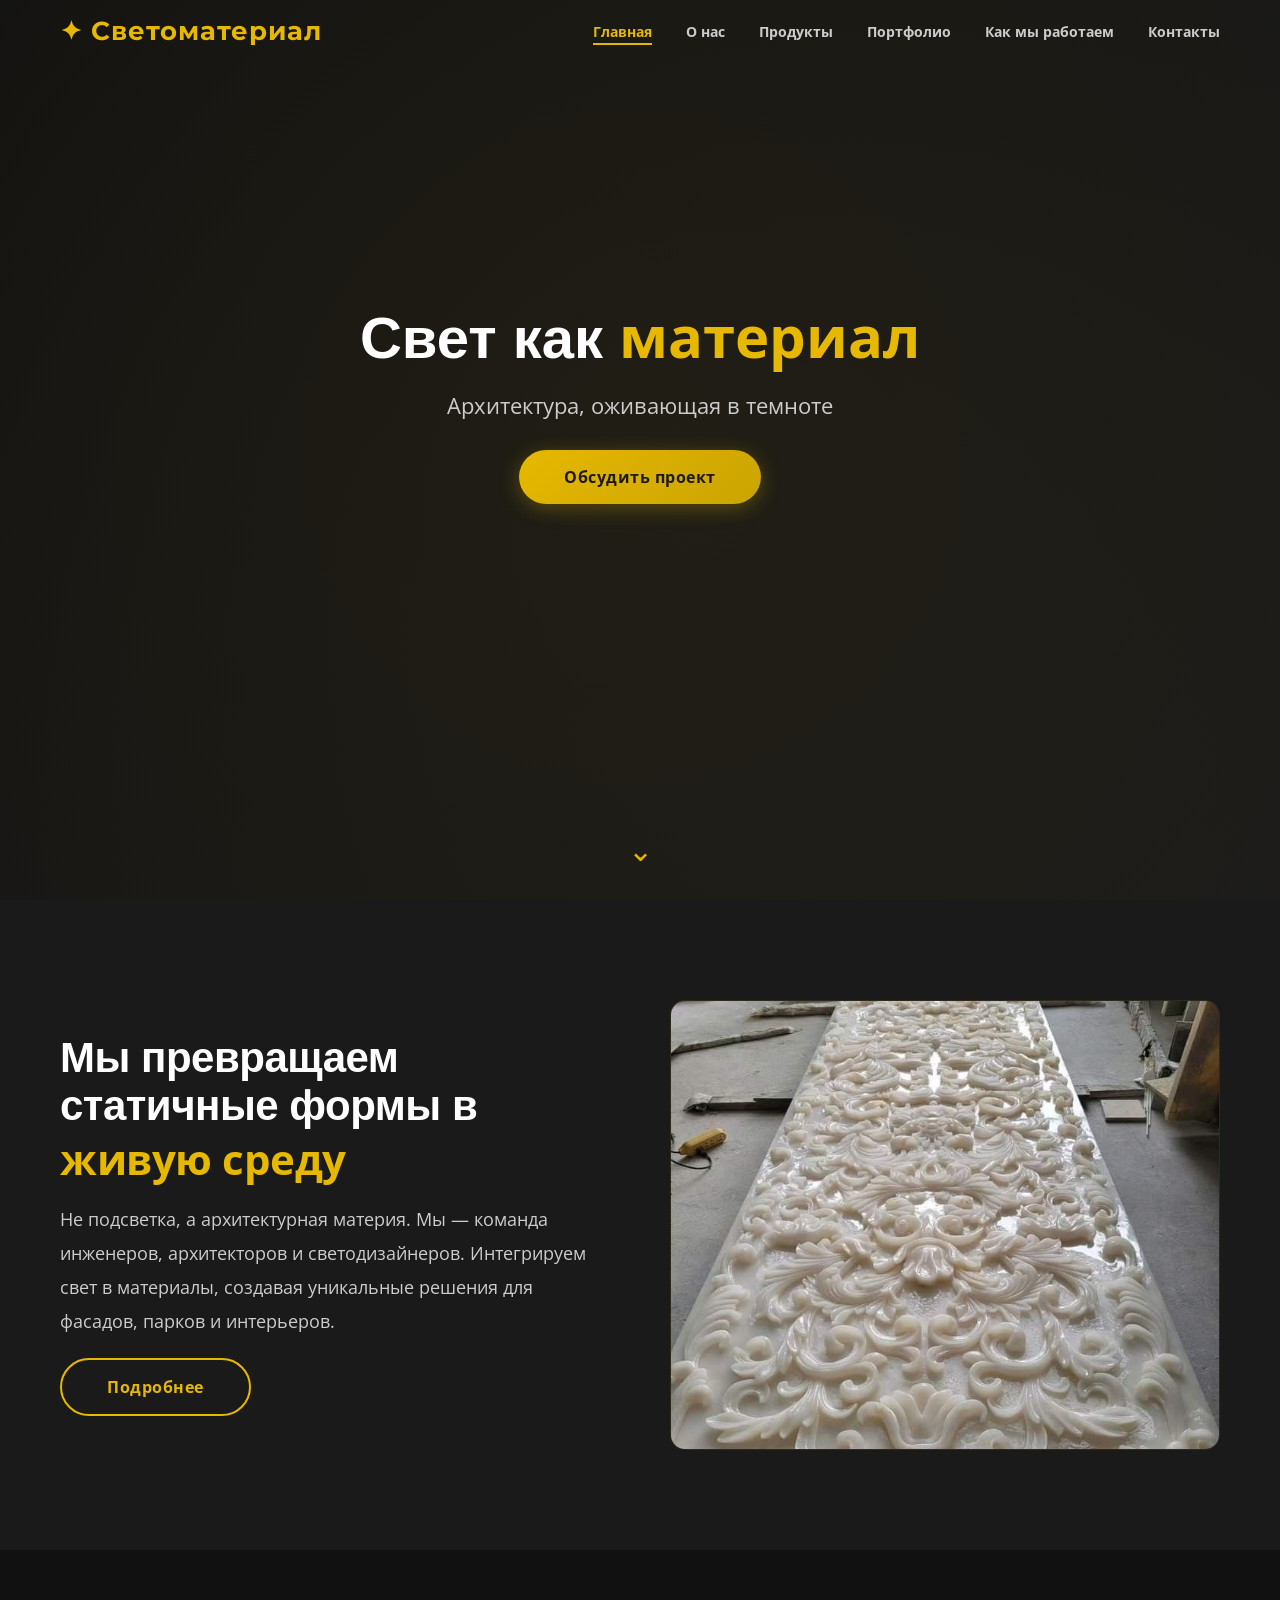
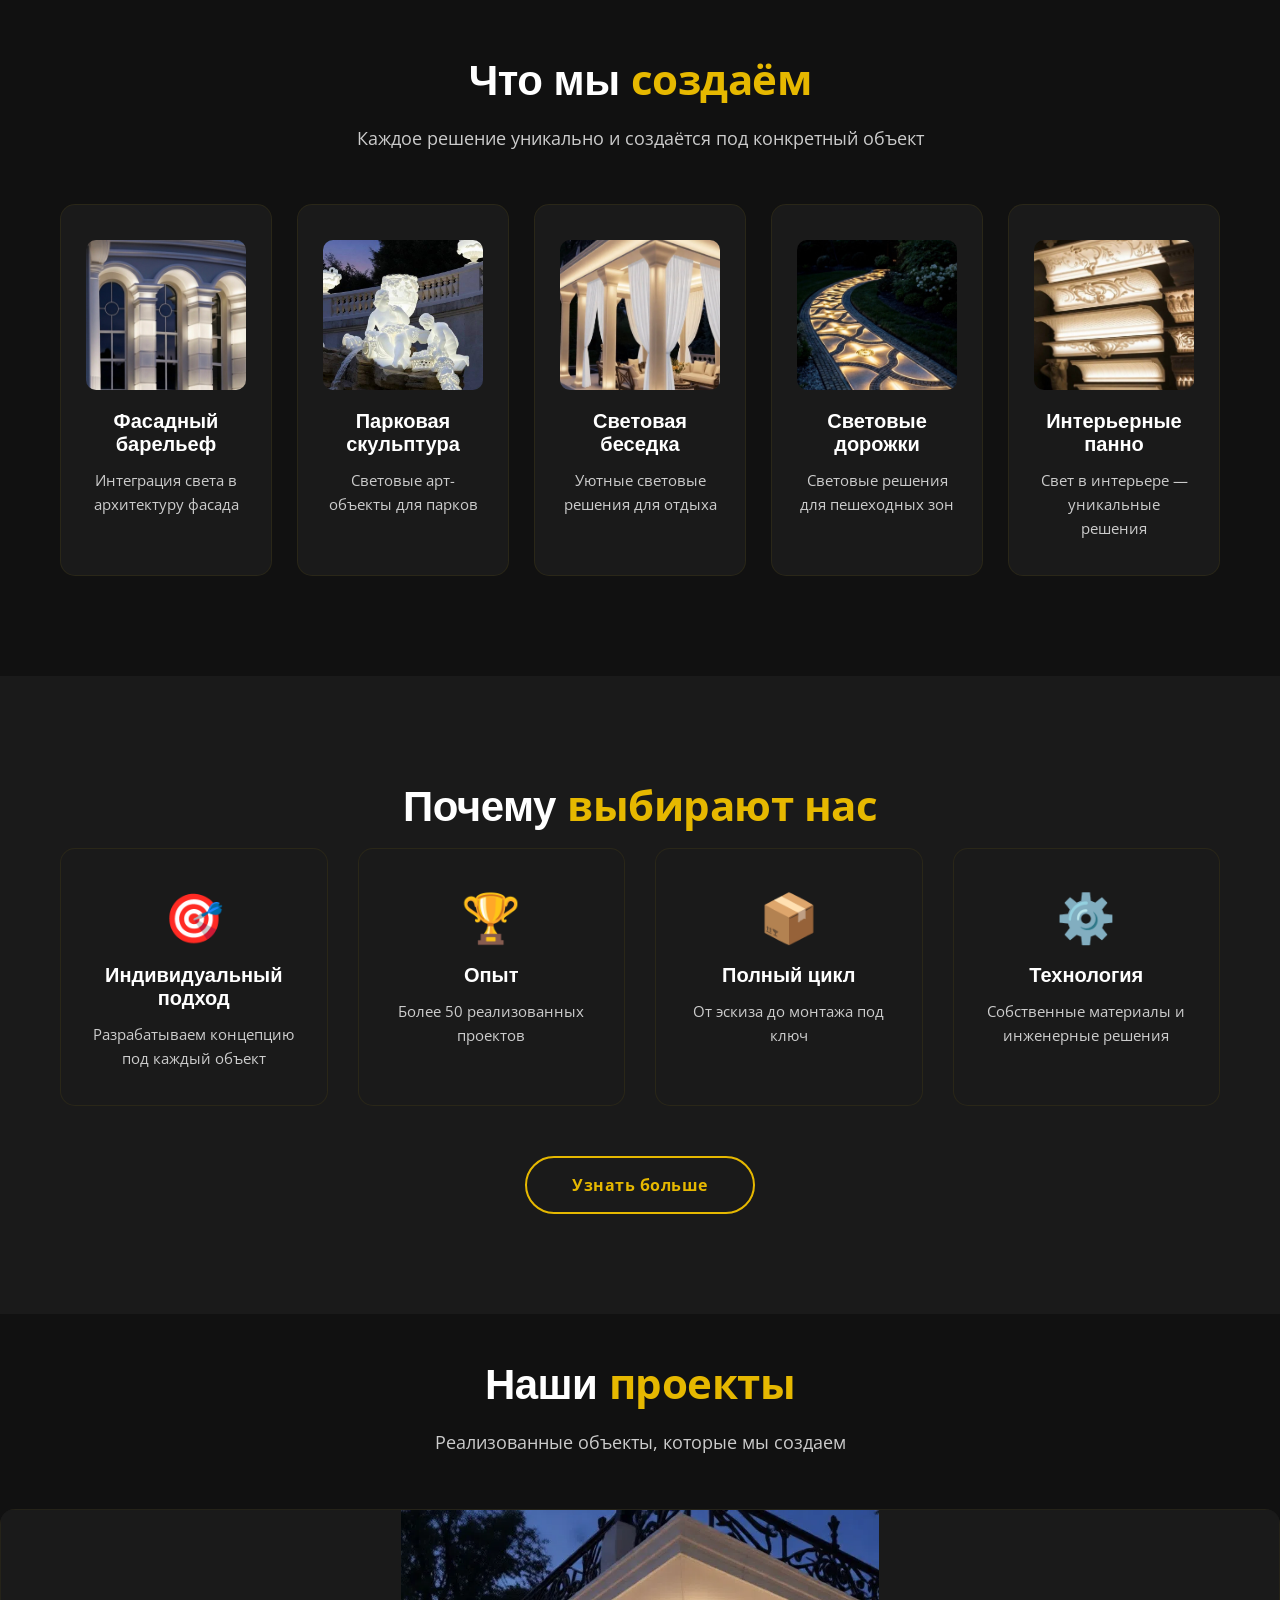
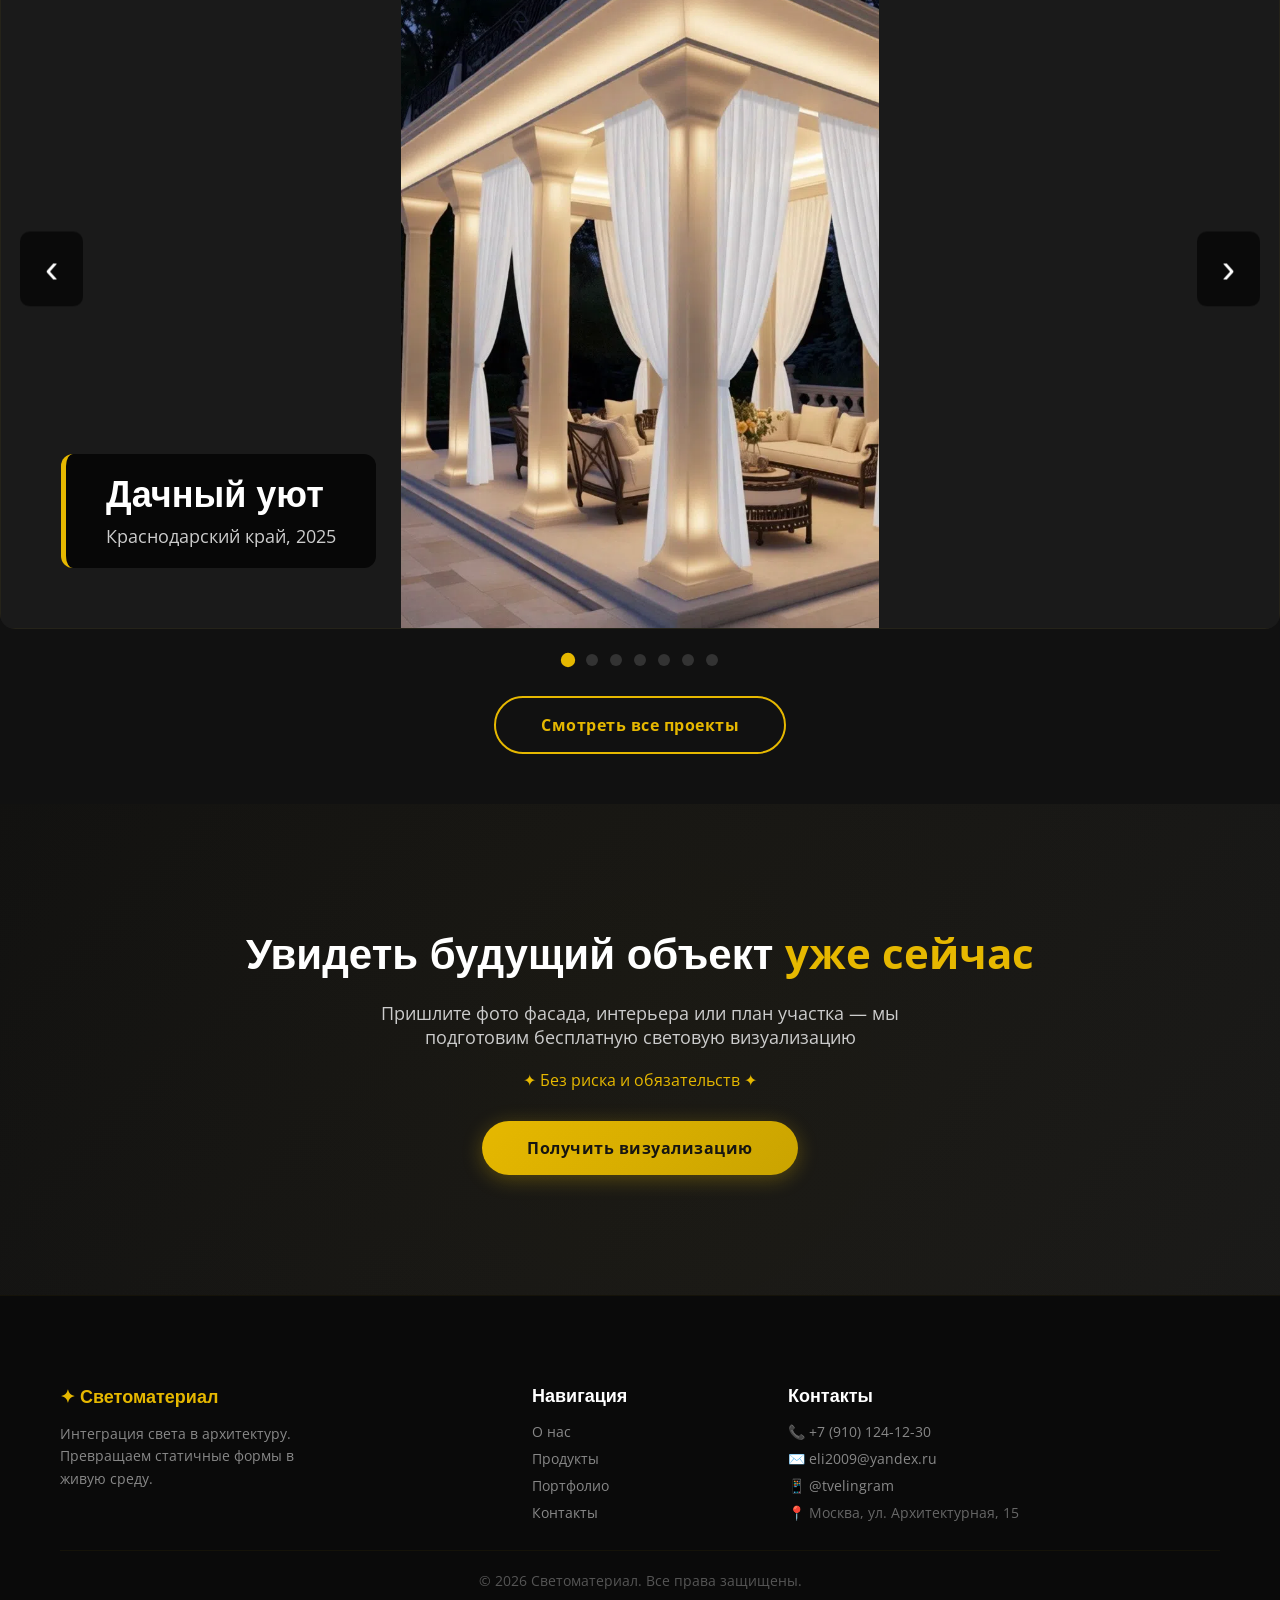
==== commit 54213bc5: "Add files via upload" ====
--- a/site/index.html
+++ b/site/index.html
@@ -205,11 +205,10 @@
                     <a href="about.html" class="btn-outline">Подробнее</a>
                 </div>
 <!-- === БЛОК "ФОТО О КОМПАНИИ" === -->
-<!-- ===== ФОТО КОМАНДЫ (УВЕЛИЧЕННОЕ) ===== -->
+<!-- ===== ФОТО КОМАНДЫ (УВЕЛИЧЕННОЕ С АНИМАЦИЕЙ) ===== -->
 <div style="height:450px; border-radius:15px; overflow:hidden; border:1px solid rgba(230,184,0,0.1); background:#1a1a1a; display:flex; align-items:center; justify-content:center; transition:0.4s ease; cursor:pointer;">
     <img src="images/onas.jpeg" alt="Команда Светоматериал" style="width:100%; height:100%; object-fit:cover; transition:0.5s ease;">
 </div>
-<!-- ===== КОНЕЦ БЛОКА ===== -->
 
 <!-- Стили для анимации (добавь в конец файла style.css) -->
 <style>
@@ -515,6 +514,7 @@
             observer.observe(section);
         });
     </script>
+    <link href="https://fonts.googleapis.com/css2?family=Montserrat:wght@300;600;700&family=Open+Sans:wght@300;400;600&display=swap" rel="stylesheet">
 
 </body>
 </html>
--- a/site/css/style.css
+++ b/site/css/style.css
@@ -1,3 +1,7 @@
+/* ===== ПОДКЛЮЧЕНИЕ ШРИФТОВ (САМОЕ ПЕРВОЕ!) ===== */
+@import url('https://fonts.googleapis.com/css2?family=Montserrat:wght@300;600;700&family=Open+Sans:wght@300;400;600&display=swap');
+
+/* ===== ОБЩИЕ СТИЛИ ===== */
 * {
     margin: 0;
     padding: 0;
@@ -9,13 +13,11 @@
 }
 
 body {
-    font-family: 'Open Sans', sans-serif;
+    font-family: 'Open Sans', 'Segoe UI Emoji', 'Apple Color Emoji', 'Noto Color Emoji', sans-serif;
     background: #111111;
     color: #CCCCCC;
     overflow-x: hidden;
 }
-
-@import url('https://fonts.googleapis.com/css2?family=Montserrat:wght@300;600;700&family=Open+Sans:wght@300;400;600&display=swap');
 
 .container {
     max-width: 1200px;
@@ -23,7 +25,7 @@
     padding: 0 20px;
 }
 
-/* HEADER */
+/* ===== HEADER ===== */
 header {
     position: fixed;
     top: 0;
@@ -83,7 +85,7 @@
     color: #E6B800;
 }
 
-/* BUTTONS */
+/* ===== КНОПКИ ===== */
 .btn-gold {
     display: inline-block;
     background: linear-gradient(135deg, #E6B800, #c9a300);
@@ -128,7 +130,7 @@
     transform: scale(0.95);
 }
 
-/* SECTIONS */
+/* ===== СЕКЦИИ ===== */
 section {
     padding: 100px 0;
     opacity: 0;
@@ -171,7 +173,7 @@
     background: #1a1a1a;
 }
 
-/* GRID */
+/* ===== СЕТКИ ===== */
 .grid-2 {
     display: grid;
     grid-template-columns: 1fr 1fr;
@@ -189,7 +191,7 @@
     gap: 25px;
 }
 
-/* CARDS */
+/* ===== КАРТОЧКИ ===== */
 .card {
     background: #1a1a1a;
     padding: 35px 25px;
@@ -254,7 +256,7 @@
     transform: translateX(5px);
 }
 
-/* PORTFOLIO / CAROUSEL */
+/* ===== ПОРТФОЛИО ===== */
 .portfolio-grid {
     display: grid;
     grid-template-columns: repeat(4, 1fr);
@@ -309,7 +311,7 @@
     color: #CCCCCC;
 }
 
-/* CTA */
+/* ===== ПРИЗЫВ ===== */
 .cta {
     background: linear-gradient(135deg, rgba(17,17,17,0.95), rgba(26,26,26,0.95));
     text-align: center;
@@ -355,7 +357,7 @@
     position: relative;
 }
 
-/* FORMS */
+/* ===== ФОРМЫ ===== */
 .form-group {
     margin-bottom: 25px;
 }
@@ -390,44 +392,57 @@
     min-height: 120px;
 }
 
-/* FOOTER */
+/* ===== ФУТЕР ===== */
 footer {
     background: #0a0a0a;
     border-top: 1px solid rgba(230,184,0,0.05);
     padding: 60px 0;
 }
-footer .grid-4 {
-    grid-template-columns: repeat(4, 1fr);
+footer .footer-grid {
+    display: grid;
+    grid-template-columns: 2fr 1fr 2fr;
     gap: 40px;
-}
-footer h4 {
+    padding: 30px 0 20px;
+}
+footer .footer-grid h4 {
     color: #FFFFFF;
     font-family: 'Montserrat', sans-serif;
     font-size: 18px;
-    margin-bottom: 18px;
-}
-footer a {
+    margin-bottom: 15px;
+}
+footer .footer-grid p {
+    color: #888;
+    font-size: 14px;
+    line-height: 1.6;
+    max-width: 280px;
+}
+footer .footer-grid a {
     color: #888;
     text-decoration: none;
     font-size: 14px;
     display: block;
-    margin-bottom: 10px;
+    margin-bottom: 8px;
     transition: 0.3s;
 }
-footer a:hover {
+footer .footer-grid a:hover {
     color: #E6B800;
     transform: translateX(5px);
+}
+footer .footer-grid .address {
+    color: #666;
+    font-size: 14px;
+    display: block;
+    margin-top: 8px;
 }
 .footer-bottom {
     text-align: center;
-    margin-top: 50px;
-    padding-top: 25px;
+    padding-top: 20px;
     border-top: 1px solid rgba(230,184,0,0.05);
     font-size: 14px;
     color: #555;
 }
 
-/* TRUST BADGES */
+/* ===== ДОВЕРИТЕЛЬНЫЕ ЗНАЧКИ ===== */
 .trust-badge {
     display: flex;
     justify-content: center;
@@ -446,7 +461,7 @@
     font-size: 22px;
 }
 
-/* RESPONSIVE */
+/* ===== АДАПТИВНОСТЬ ===== */
 @media (max-width: 992px) {
     .grid-2, .grid-4, .grid-5, .portfolio-grid, footer .grid-4 {
         grid-template-columns: 1fr 1fr;
@@ -456,7 +471,7 @@
     }
 }
 @media (max-width: 768px) {
-    .grid-2, .grid-4, .grid-5, .portfolio-grid, footer .grid-4 {
+    .grid-2, .grid-4, .grid-5, .portfolio-grid, footer .footer-grid {
         grid-template-columns: 1fr;
     }
     .hero h1 {
@@ -481,6 +496,17 @@
     }
     .trust-badge {
         gap: 15px;
+    }
+    footer .footer-grid {
+        text-align: center;
+    }
+    footer .footer-grid p {
+        max-width: 100%;
+        margin: 0 auto;
+    }
+    footer .footer-grid a {
+        display: inline-block;
+        margin: 0 5px 8px;
     }
 }
 @media (max-width: 480px) {
@@ -496,66 +522,81 @@
         font-size: 24px;
     }
 }
-/* ФУТЕР (горизонтальный, ровный) */
-footer .footer-grid {
-    display: grid;
-    grid-template-columns: 2fr 1fr 2fr;
-    gap: 40px;
-    padding: 30px 0 20px;
-}
-footer .footer-grid h4 {
+
+/* ===== ПОДДЕРЖКА ЭМОДЗИ ===== */
+body, h1, h2, h3, p, a, div, span {
+    font-family: 'Open Sans', 'Segoe UI Emoji', 'Apple Color Emoji', 'Noto Color Emoji', sans-serif;
+}
+.emoji {
+    font-size: 24px;
+    line-height: 1.2;
     color: #FFFFFF;
-    font-family: 'Montserrat', sans-serif;
-    font-size: 18px;
-    margin-bottom: 15px;
-}
-footer .footer-grid p {
-    color: #888;
-    font-size: 14px;
-    line-height: 1.6;
-    max-width: 280px;
-}
-footer .footer-grid a {
-    color: #888;
-    text-decoration: none;
-    font-size: 14px;
-    display: block;
-    margin-bottom: 8px;
-    transition: 0.3s;
-}
-footer .footer-grid a:hover {
-    color: #E6B800;
-    transform: translateX(5px);
-}
-footer .footer-grid .address {
-    color: #666;
-    font-size: 14px;
-    display: block;
-    margin-top: 8px;
-}
-.footer-bottom {
-    text-align: center;
-    padding-top: 20px;
-    border-top: 1px solid rgba(230,184,0,0.05);
-    font-size: 14px;
-    color: #555;
-}
-
-@media (max-width: 768px) {
-    footer .footer-grid {
-        grid-template-columns: 1fr;
-        gap: 30px;
-        text-align: center;
-    }
-    footer .footer-grid p {
-        max-width: 100%;
-        margin: 0 auto;
-    }
-    footer .footer-grid a {
-        display: inline-block;
-        margin: 0 5px 8px;
-    }
-    footer .footer-grid .address {
-        margin-top: 8px;
-    }
+}
+/* ===== ЖИРНЫЙ ТЕКСТ ===== */
+strong, b {
+    font-weight: 700 !important;
+}
+
+h1, h2, h3, h4, h5, h6 {
+    font-weight: 700 !important;
+}
+
+/* Для текста в карточках, контактах и других блоках */
+p strong,
+p b,
+li strong,
+li b,
+.contact-card strong,
+.contact-card b {
+    font-weight: 700 !important;
+}
+
+/* Для кнопок, чтобы они были жирными */
+.btn-gold, .btn-outline {
+    font-weight: 700 !important;
+}
+
+/* Для навигации */
+nav a {
+    font-weight: 600 !important;
+}
+
+/* Для подписей в портфолио */
+.portfolio-item .overlay h3 {
+    font-weight: 700 !important;
+}
+
+/* Для логотипа */
+.logo {
+    font-weight: 700 !important;
+}
+/* ===== ПРИНУДИТЕЛЬНАЯ ЖИРНОСТЬ ===== */
+h1, h2, h3, h4, h5, h6 {
+    font-weight: 700 !important;
+}
+strong, b {
+    font-weight: 700 !important;
+}
+nav a {
+    font-weight: 600 !important;
+}
+.btn-gold, .btn-outline {
+    font-weight: 700 !important;
+}
+.logo {
+    font-weight: 700 !important;
+}
+/* ===== СИСТЕМНЫЕ ШРИФТЫ (100% РАБОТАЮТ) ===== */
+body {
+    font-family: -apple-system, BlinkMacSystemFont, "Segoe UI", Roboto, "Helvetica Neue", Arial, sans-serif !important;
+}
+h1, h2, h3, h4, h5, h6 {
+    font-family: -apple-system, BlinkMacSystemFont, "Segoe UI", Roboto, "Helvetica Neue", Arial, sans-serif !important;
+    font-weight: 700 !important;
+}
+strong, b {
+    font-weight: 700 !important;
+}
+nav a, .btn-gold, .btn-outline, .logo {
+    font-weight: 700 !important;
 }
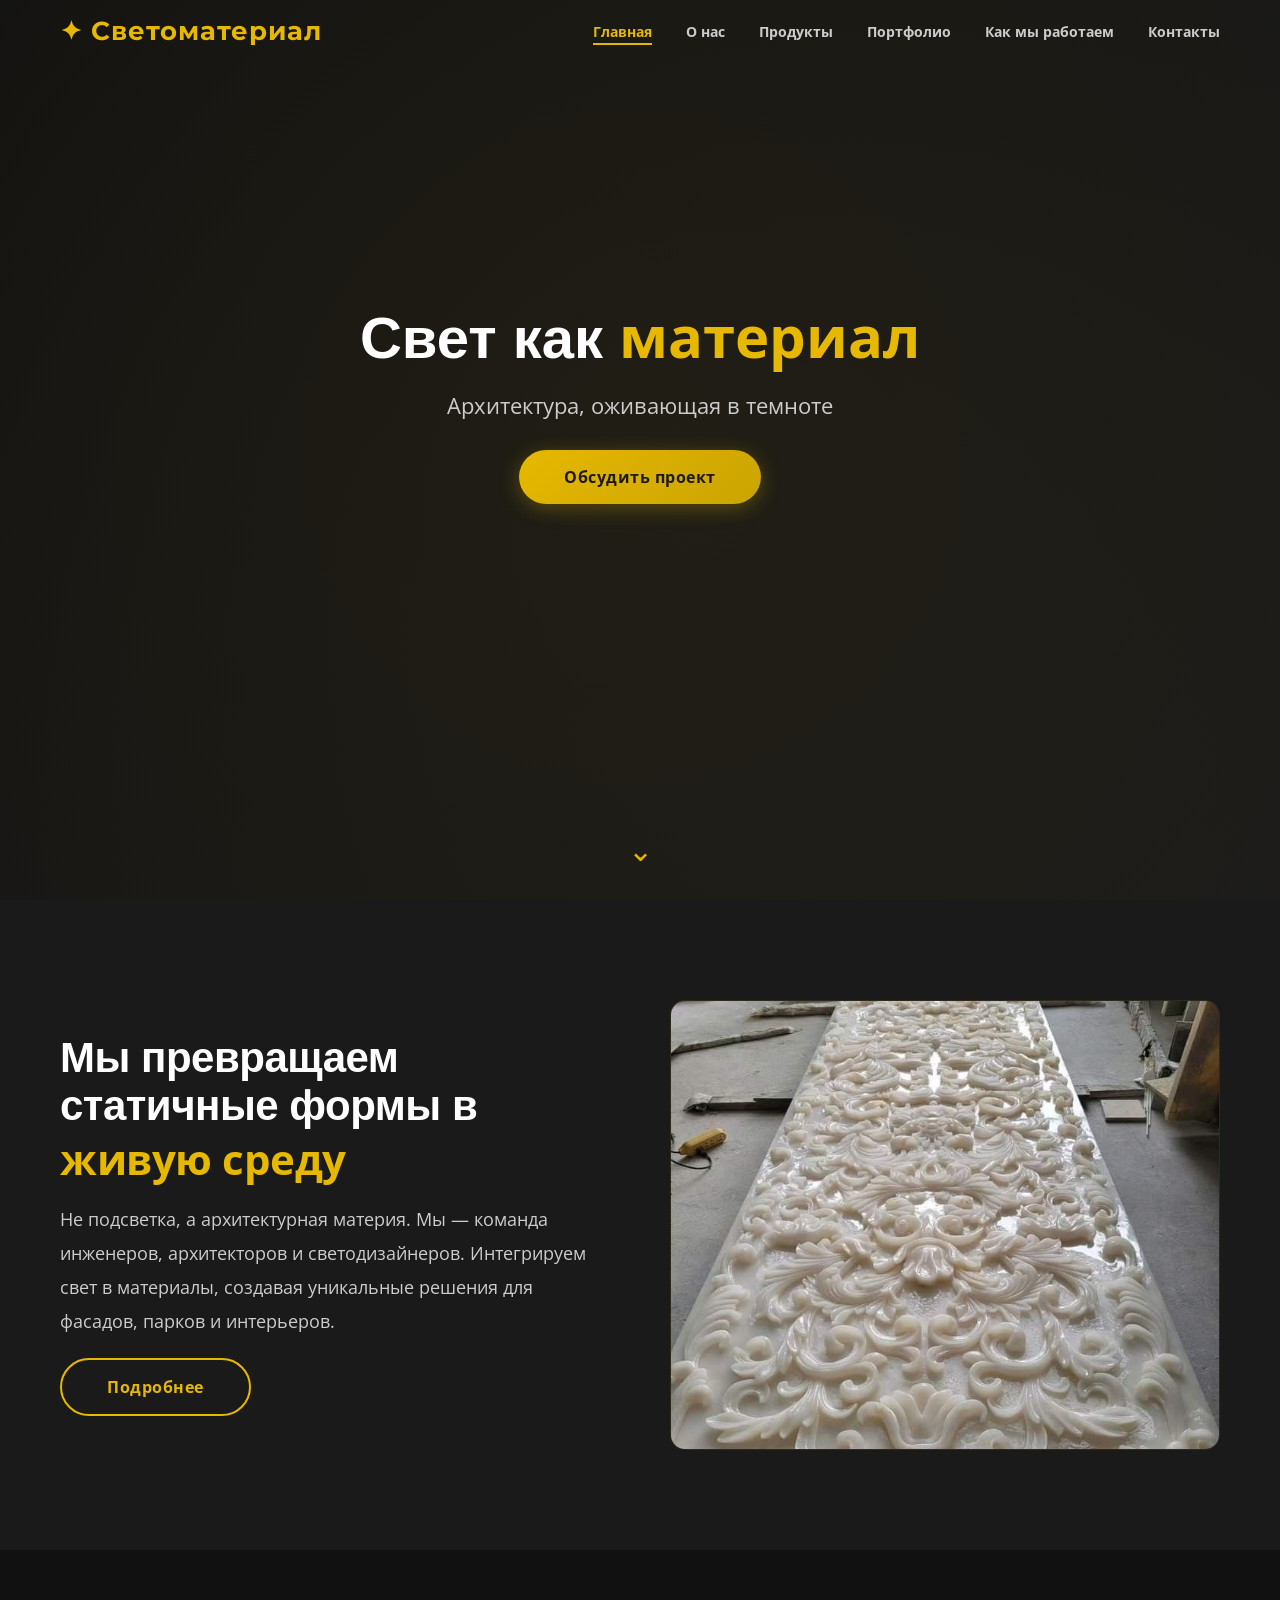
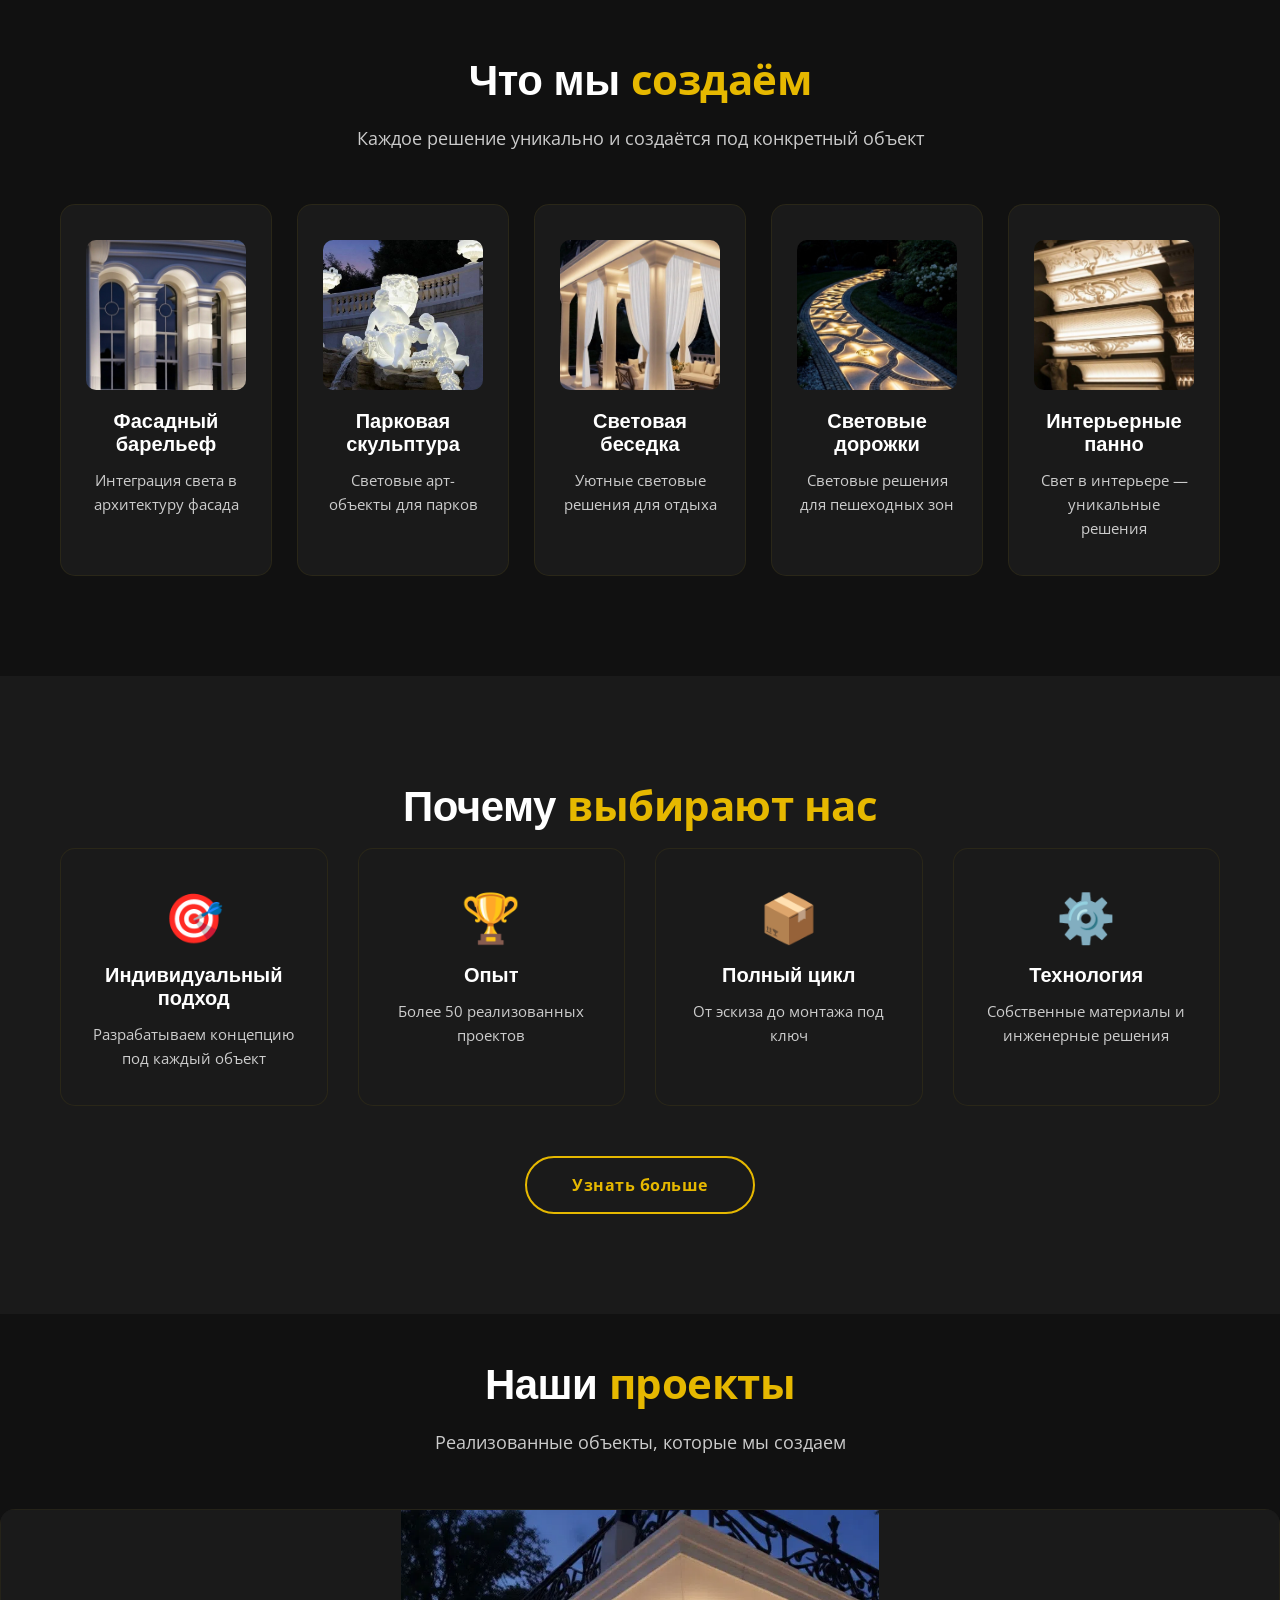
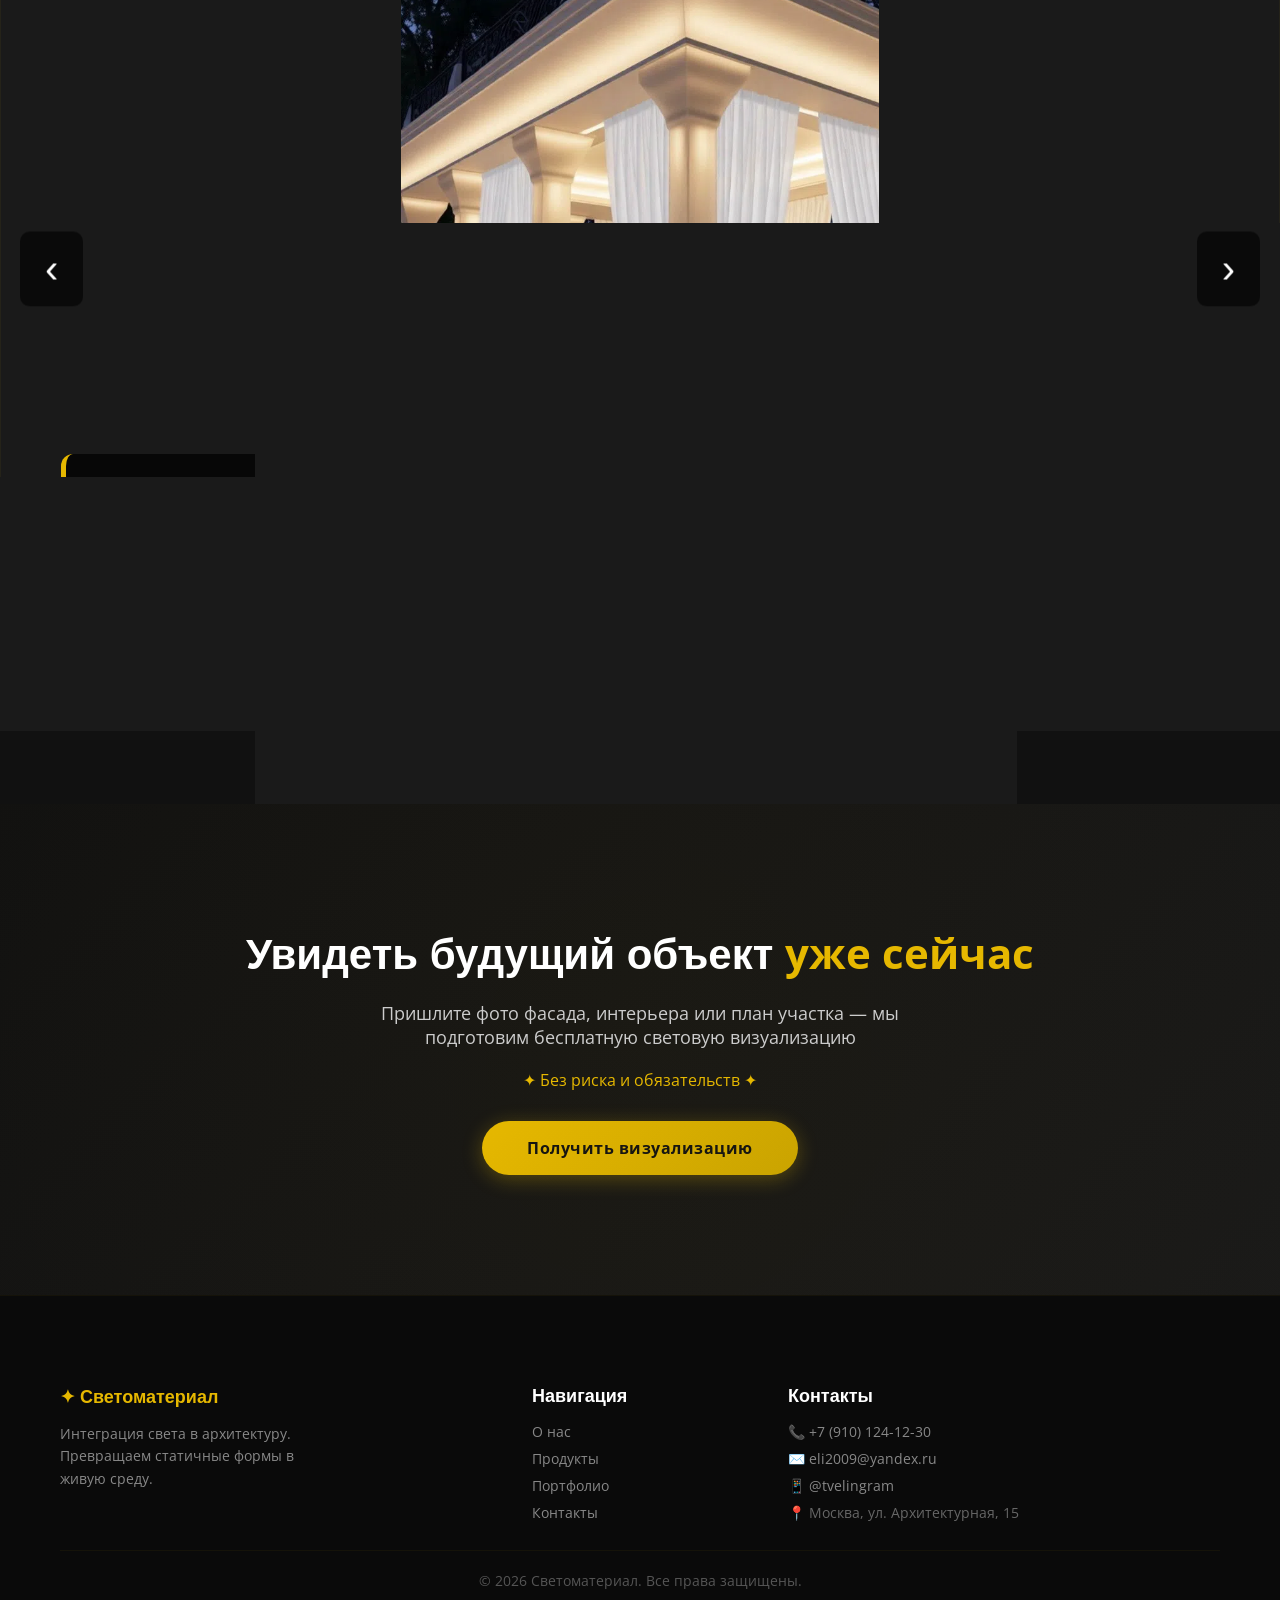
==== commit 445640f1: "Add files via upload" ====
--- a/site/index.html
+++ b/site/index.html
@@ -4,7 +4,7 @@
     <meta charset="UTF-8">
     <meta name="viewport" content="width=device-width, initial-scale=1.0">
     <title>Светоматериал | Архитектурный свет</title>
-    <link rel="stylesheet" href="css/style.css">
+    <link rel="stylesheet" href="css/style.css?v=2">
     <style>
         /* Hero с градиентом и анимацией */
         .hero {
@@ -515,6 +515,8 @@
         });
     </script>
     <link href="https://fonts.googleapis.com/css2?family=Montserrat:wght@300;600;700&family=Open+Sans:wght@300;400;600&display=swap" rel="stylesheet">
-
+<meta http-equiv="Cache-Control" content="no-cache, no-store, must-revalidate">
+<meta http-equiv="Pragma" content="no-cache">
+<meta http-equiv="Expires" content="0">
 </body>
 </html>
